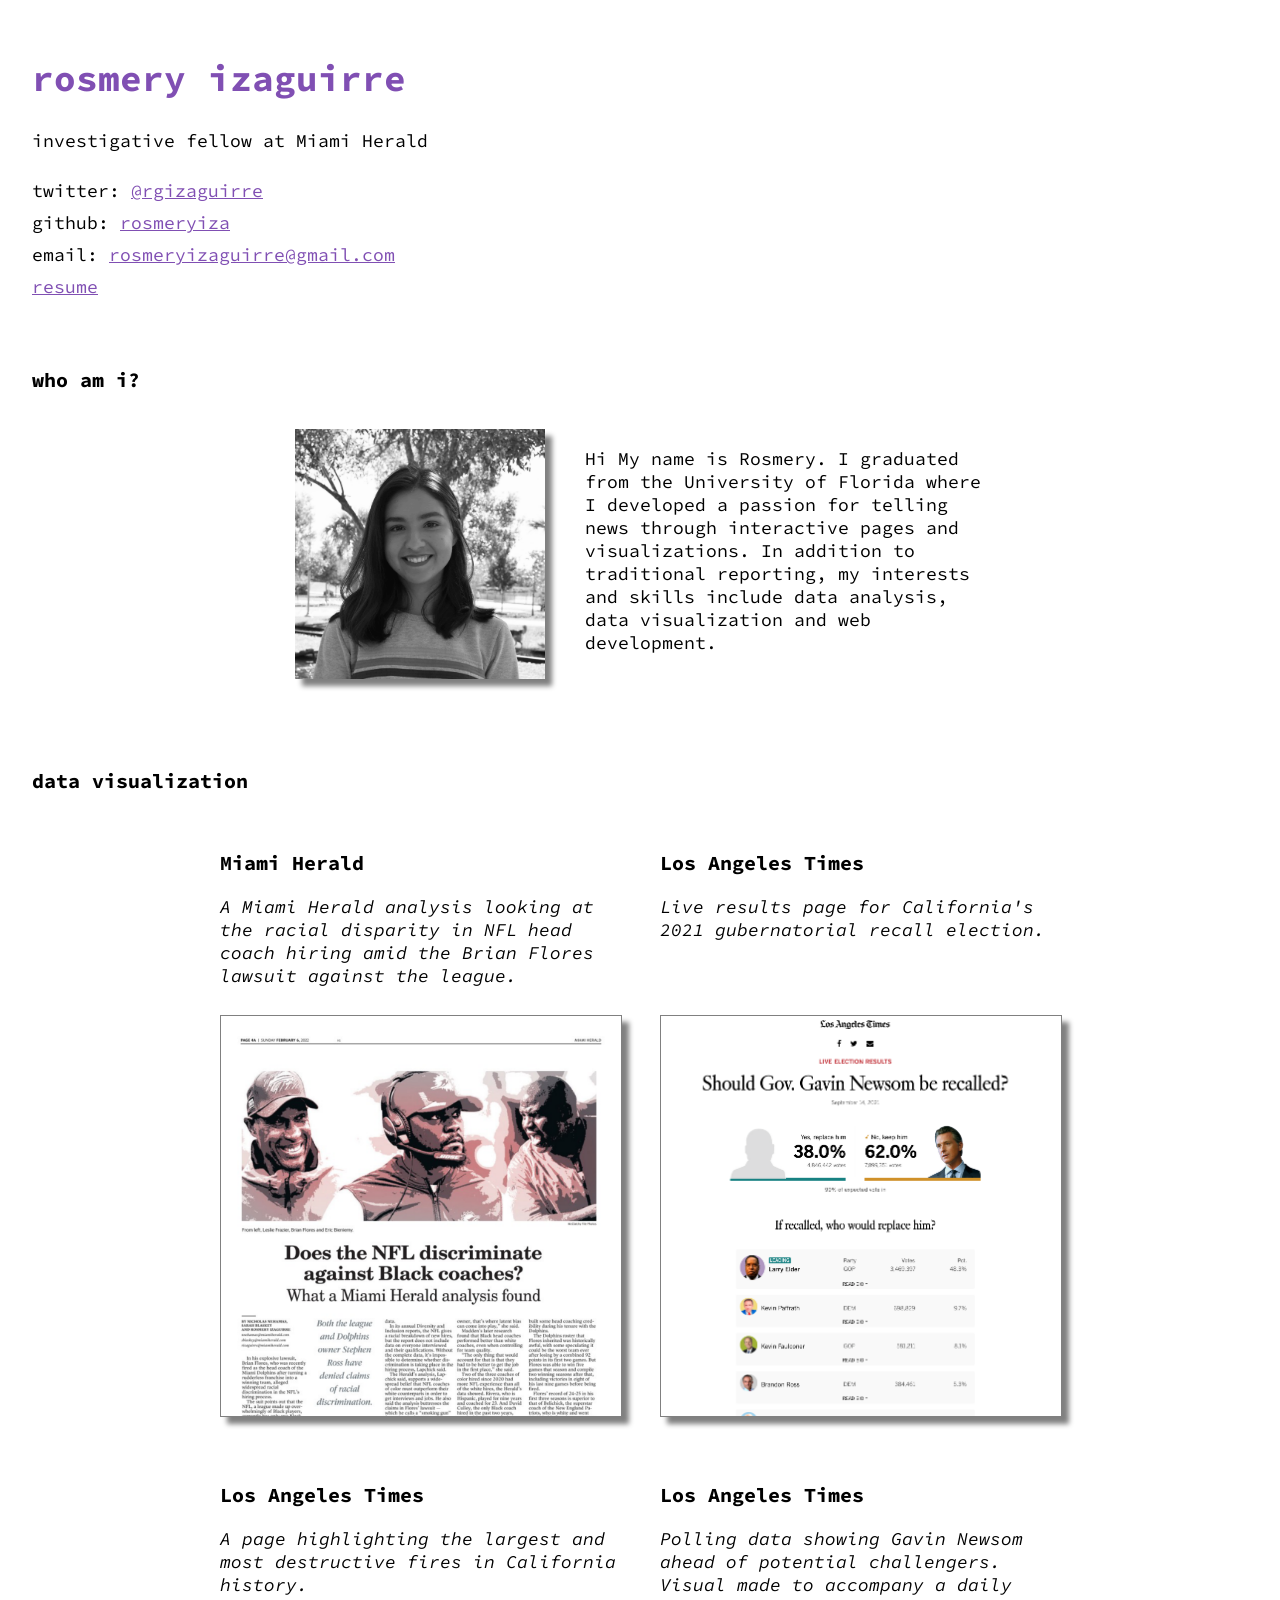
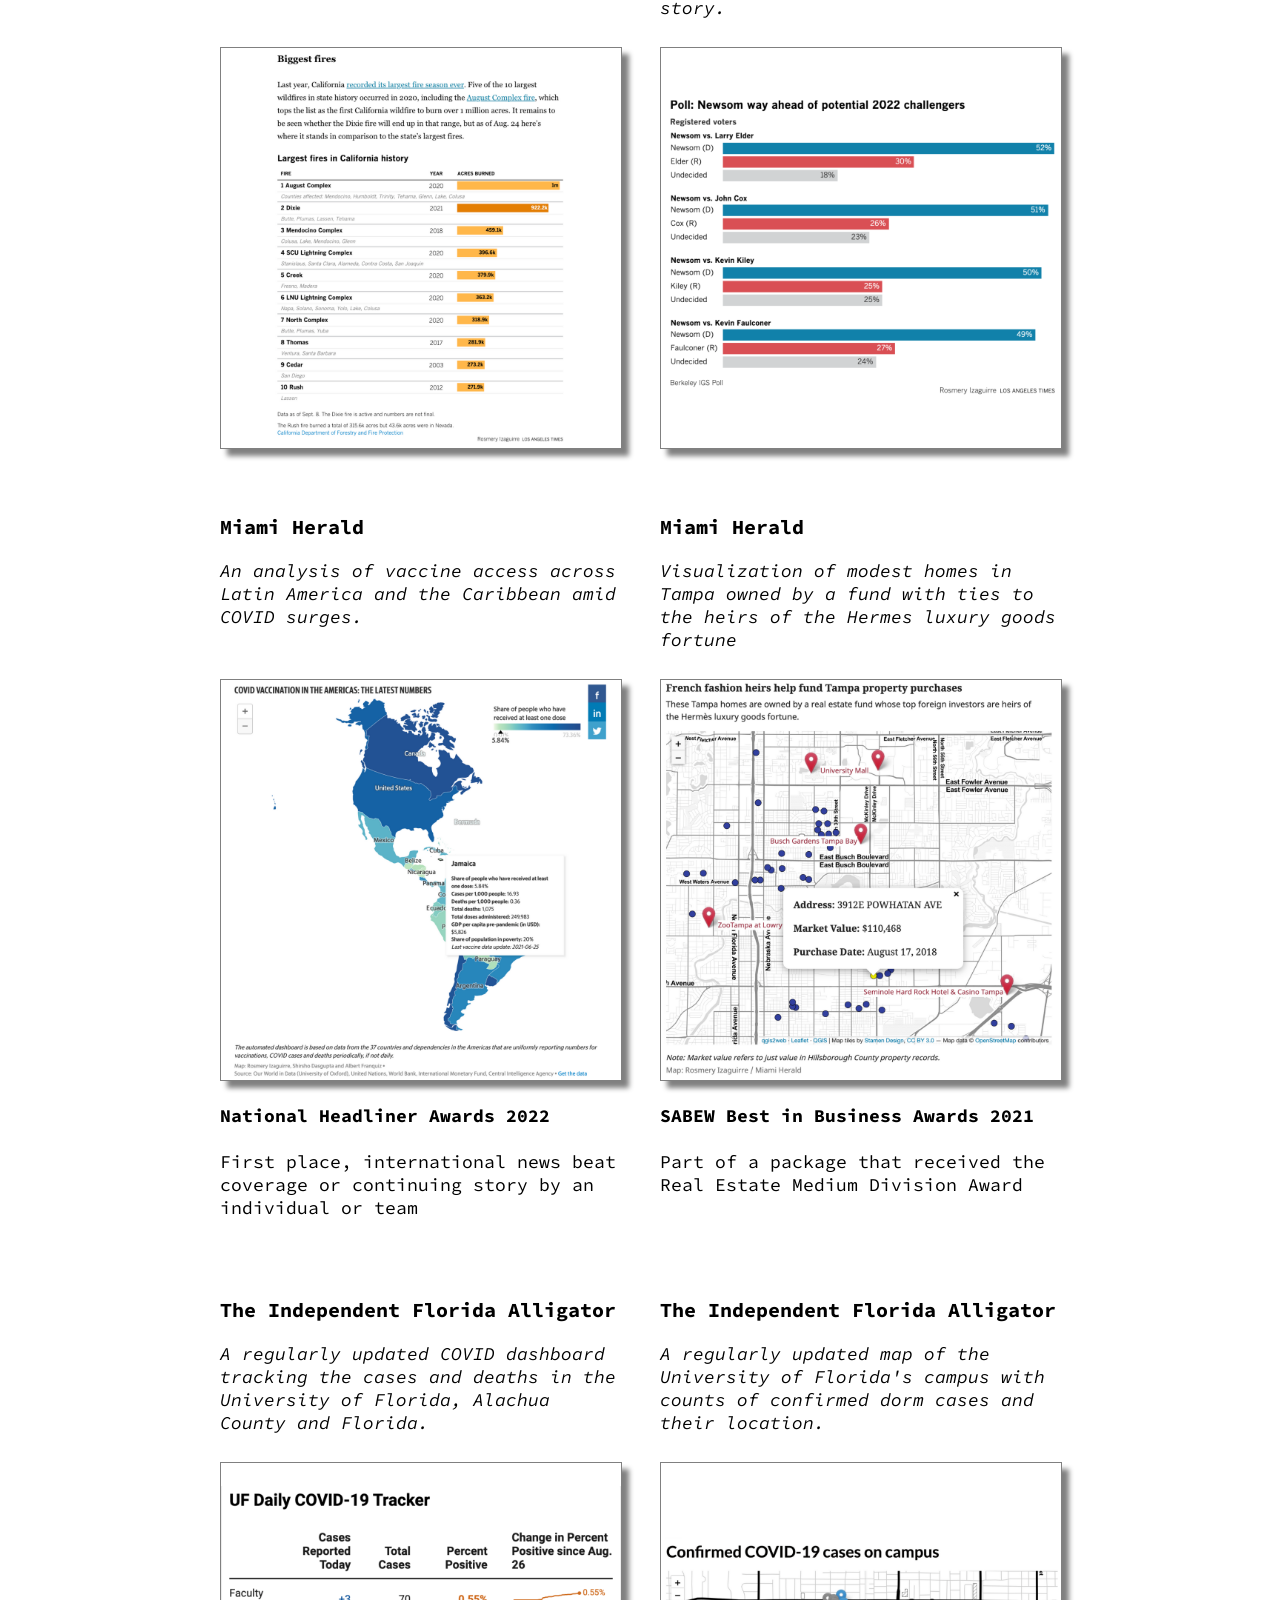
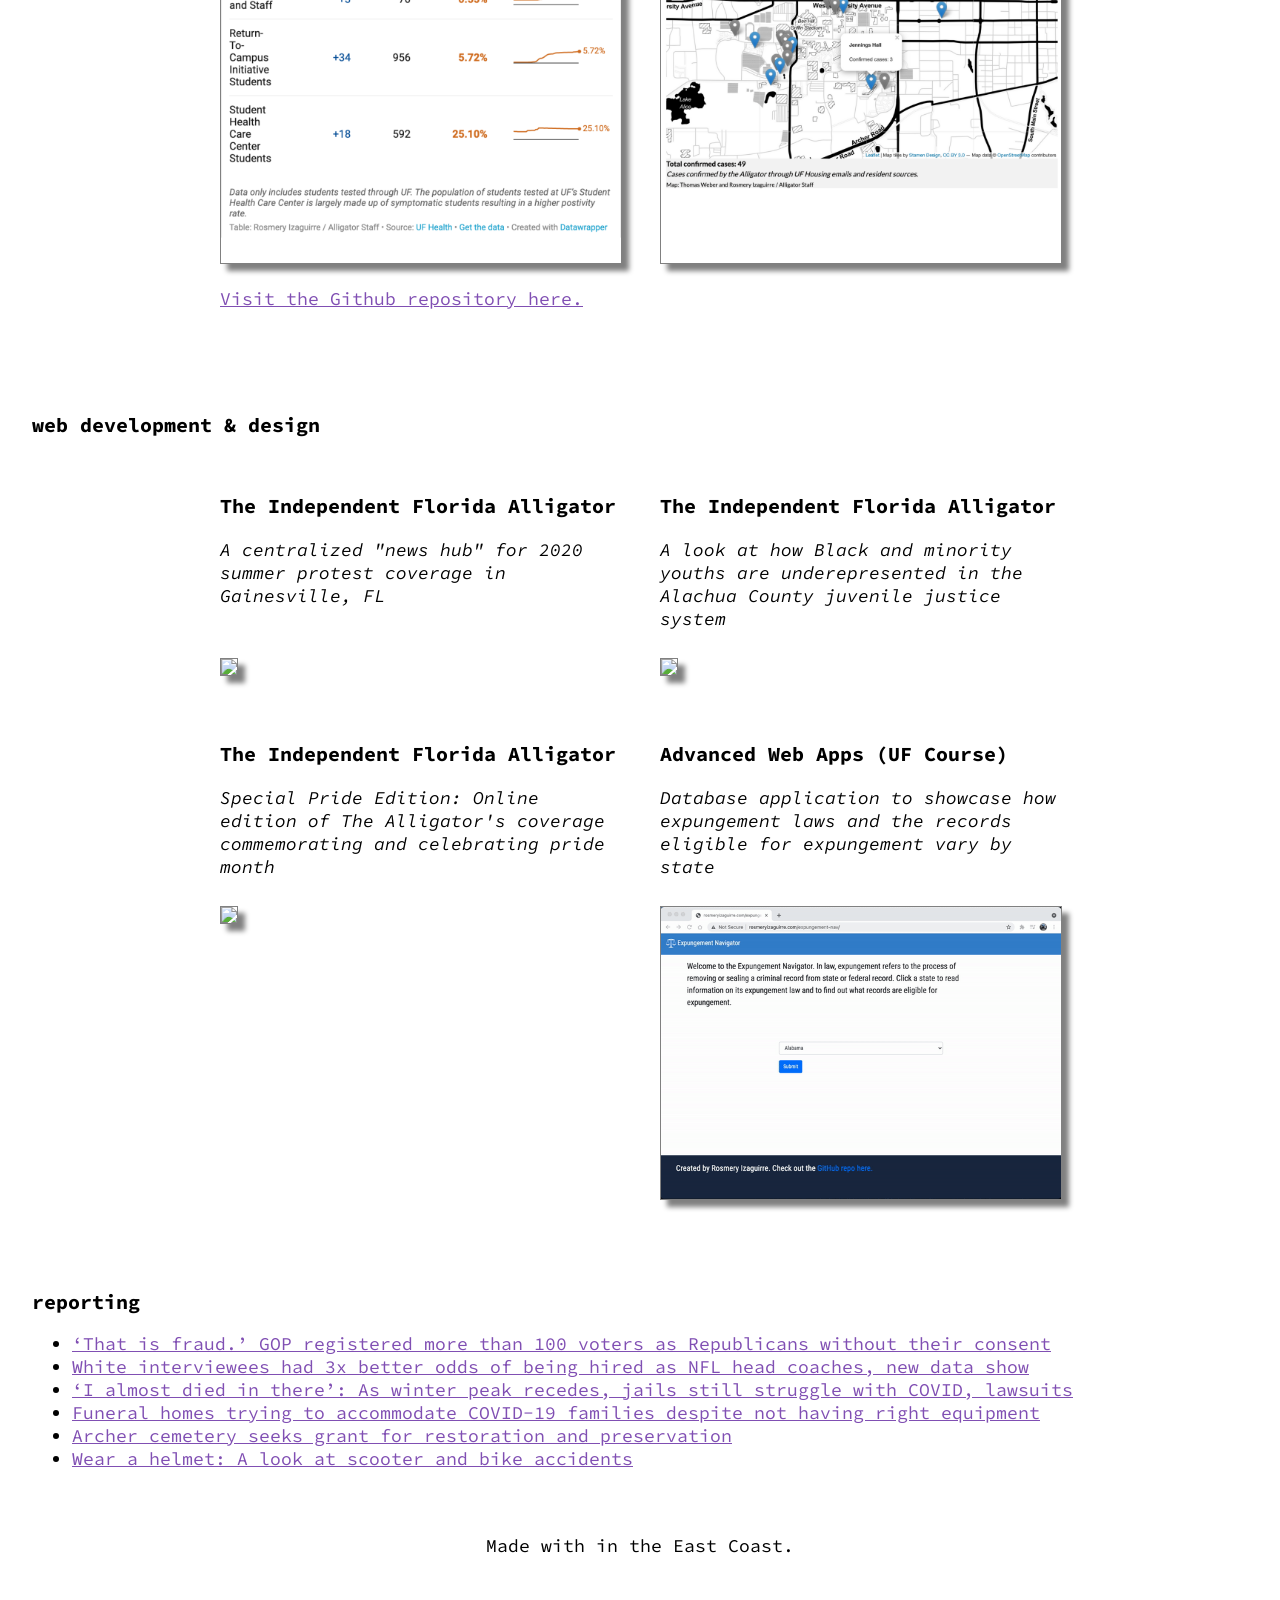
==== index.html @ b275a568 "fixed broken link" ====
<!DOCTYPE html>
<html>
    <head>

        <meta charset="utf-8">
        <meta name="viewport" content="width=device-width, initial-scale=1, maximum-scale=1">

        <title>Rosmery Izaguirre</title>

        <!-- Fonts -->
        <link rel="preconnect" href="https://fonts.gstatic.com">
        <link href="https://fonts.googleapis.com/css2?family=Source+Code+Pro&display=swap" rel="stylesheet">

        <!-- styles -->
        <link rel="stylesheet" href="styles/main.css">

        <!-- Font Awesome-->
        <script src="https://kit.fontawesome.com/1ef1b70bdc.js" crossorigin="anonymous"></script>

    </head>

    <body>

        <h1>rosmery izaguirre</h1>

        <div id="sub">
            <p>investigative fellow at Miami Herald</p>
            <p>
                <i class="fab fa-twitter"></i> twitter: <a href="https://twitter.com/rgizaguirre" target="_blank">@rgizaguirre</a>
                <br>
                <i class="fab fa-github"></i> github: <a href="https://github.com/rosmeryiza" target="_blank">rosmeryiza</a>
                <br>
                <i class="fas fa-envelope"></i> email: <a href="mailto:rosmeryizaguirre@gmail.com">rosmeryizaguirre@gmail.com</a>
                <br>
                <i class="fas fa-file"></i> <a href="pdfs/Izaguirre_Resume_2022.pdf" target="_blank"> resume</a>
            </p>
            </div>
        </div>

        <section>
            <h2><i class="fas fa-chevron-right"></i> who am i?</h2>
            <div class="content" id="about-me">
                <div class="item">
                    <img id="headshot" src="images/rosmery.jpg" alt="">
                </div>
                <div class="item">
                    <p>Hi <i class="fa-solid fa-hand-sparkles"></i> My name is Rosmery. I graduated from the University of Florida where I developed a passion for telling news through interactive pages and visualizations. In addition to traditional reporting, my interests and skills include data analysis, data visualization and web development.</p>
                </div>
            </div>
        </section>

        <section>
            <h2><i class="fas fa-chevron-right"></i> data visualization</h2>
            <div class="content" id="viz">
                <div class="item">
                    <h3>Miami Herald</h3>
                    <div class="description">
                        <p><i>A Miami Herald analysis looking at the racial disparity in NFL head coach hiring amid the Brian Flores lawsuit against the league.</i></p>
                    </div>
                    <div class="img-container">
                        <a href="pdfs/Izaguirre_MH_nfl_coaches.pdf" target="_blank">
                            <img class="pic" src="images/nfl_coaches.png">
                            <div class="overlay">
                                <div class="text">Compiled data on coach hires since 2020 through news articles and NFL reports. Conducted analysis and created data visuals.</div>
                            </div>
                        </a>
                    </div>
                </div>
                <div class="item">
                    <h3>Los Angeles Times</h3>
                    <div class="description">
                        <p><i>Live results page for California's 2021 gubernatorial recall election.</i></p>
                    </div>
                    <div class="img-container">
                        <a href="https://www.latimes.com/projects/newsom-california-recall-election-live-results/" target="_blank">
                            <img class="pic" src="images/california-recall.png">
                            <div class="overlay">
                                <div class="text">Contributed to the styling of the page and gathered headshots of the candidates, cleaning them for display.</div>
                            </div>
                        </a>
                    </div>
                </div>
                <div class="item">
                    <h3>Los Angeles Times</h3>
                    <div class="description">
                        <p><i>A page highlighting the largest and most destructive fires in California history.</i></p>
                    </div>
                    <div class="img-container">
                        <a href="https://www.latimes.com/california/story/2021-08-24/worst-fires-in-california-history-dixie-camp-and-more" target="_blank">
                            <img class="pic" src="images/california-fires.png">
                            <div class="overlay">
                                <div class="text">Used government data and wildfire reporting to write about historically impactful wildfires in California and created charts in Datawrapper as accompanying visuals.</div>
                            </div>
                        </a>
                    </div>
                </div>
                <div class="item">
                    <h3>Los Angeles Times</h3>
                    <div class="description">
                        <p><i>Polling data showing Gavin Newsom ahead of potential challengers. Visual made to accompany a daily story.</i></p>
                    </div>
                    <div class="img-container">
                        <a href="https://www.latimes.com/california/story/2021-09-17/with-recall-defeated-gavin-newsom-scores-well-in-poll-against-2022-rivals" target="_blank">
                            <img class="pic" src="images/newsom-polls.png">
                            <div class="overlay">
                                <div class="text">Created the chart in Datawrapper using polling data. Prepared the visual for web and print publishing.</div>
                            </div>
                        </a>
                    </div>
                </div>
                <div class="item">
                    <h3>Miami Herald</h3>
                    <div class="description">
                        <p><i>An analysis of vaccine access across Latin America and the Caribbean amid COVID surges.</i></p>
                    </div>
                    <div class="img-container">
                        <a href="pdfs/Izaguirre_MH_la_am_vax.pdf" target="_blank">
                            <img class="pic" src="images/lat-am-map.png">
                            <div class="overlay">
                                <div class="text">Scraped and cleaned case, death and vaccination data from various sources for visualization and analysis.</div>
                            </div>
                        </a>
                    </div>
                    <p><b>National Headliner Awards 2022</b>
                       <br><br>
                       First place, international news beat coverage or continuing story by an individual or team
                    </p>
                </div>
                <div class="item">
                    <h3>Miami Herald</h3>
                    <div class="description">
                        <p><i>Visualization of modest homes in Tampa owned by a fund with ties to the heirs of the Hermes luxury goods fortune</i></p>
                    </div>
                    <div class="img-container">
                        <a href="https://www.miamiherald.com/news/business/real-estate-news/article248949974.html#13/28.0247/-82.4200" target="_blank">
                            <img class="pic" src="images/hermes.png">
                            <div class="overlay">
                                <div class="text">Created map using QGIS and exported it to Leaflet using the qgis2web plug in.</div>
                            </div>
                        </a>
                    </div>
                    <p><b>SABEW Best in Business Awards 2021</b>
                        <br><br>
                        Part of a package that received the Real Estate Medium Division Award
                     </p>
                </div>
                <!-- <div class="item">
                    <h3>The Independent Florida Alligator</h3>
                    <div class="description">
                        <p><i>Visualized the trend of cases in comparison to the reopening of the University of Florida's campus</i></p>
                    </div>
                    <div class="img-container">
                        <a href="https://datawrapper.dwcdn.net/X02Pi/9/" target="_blank">
                            <img class="pic" src="images/fall-cases.png">
                            <div class="overlay">
                                <div class="text">Compiled historical case data using data from The COVID Tracking Project and New York Times. Manually tracked cases throughout summer and fall semesters of 2020.</div>
                            </div>
                        </a>
                    </div>
                    <p><a href="https://github.com/rosmeryiza/alligator-covid-tracking" target="_blank">Github repository here</a></p>
                </div> -->
                <div class="item">
                    <h3>The Independent Florida Alligator</h3>
                    <div class="description">
                        <p><i>A regularly updated COVID dashboard tracking the cases and deaths in the University of Florida, Alachua County and Florida.</i></p>
                    </div>
                    <div class="img-container">
                        <a href="https://www.alligator.org/article/2020/05/daily-covid-19-cases" target="_blank">
                            <img class="pic" src="images/uf-daily.png">
                            <div class="overlay">
                                <div class="text">Compiled historical case numbers using data from The COVID Tracking Project and New York Times. Manually tracked cases throughout summer and fall semesters of 2020. Created a web scraper to get daily numbers from the university dashboard.</div>
                            </div>
                        </a>
                    </div>
                    <p><a href="https://github.com/rosmeryiza/alligator-covid-tracking" target="_blank">Visit the Github repository here.</a></p>
                </div>
                <div class="item">
                    <h3>The Independent Florida Alligator</h3>
                    <div class="description">
                        <p><i>A regularly updated map of the University of Florida's campus with counts of confirmed dorm cases and their location.</i></p>
                    </div>
                    <div class="img-container">
                        <a href="https://www.alligator.org/article/2020/10/confirmed-covid-cases" target="_blank">
                            <img class="pic" src="images/covid-campus-map.png">
                            <div class="overlay">
                                <div class="text">Collaborated with the health reporter to track cases announced to students in dorms, but not publicly. Developed the map and manually updated it as more cases were confirmed in dorms.</div>
                            </div>
                        </a>
                    </div>
                </div>
            </div>
        </section>

        <section>
            <h2><i class="fas fa-chevron-right"></i> web development & design</h2>
            <div class="content" id="dev">
                <div class="item">
                    <h3>The Independent Florida Alligator</h3>
                    <div class="description">
                        <p><i>A centralized "news hub" for 2020 summer protest coverage in Gainesville, FL</i></p>
                    </div>
                    <div class="img-container">
                        <a href="https://thealligator.github.io/march_for_freedom/" target="_blank">
                            <img class="pic" src="images/alligator-march.gif">
                            <div class="overlay">
                                <div class="text">Developed and designed the page. Used JavaScript and ScrollMagic for interactive elements including scroll reveal and SVG drawing animations.</div>
                            </div>
                        </a>
                    </div>
                </div>
                <div class="item">
                    <h3>The Independent Florida Alligator</h3>
                    <div class="description">
                        <p><i>A look at how Black and minority youths are underepresented in the Alachua County juvenile justice system</i></p>
                    </div>
                    <div class="img-container">
                        <a href="https://thealligator.github.io/juvenile_justice/" target="_blank">
                            <img class="pic" src="images/alligator-juvenile.gif">
                            <div class="overlay">
                                <div class="text">Developed and designed the page, scroll elements were done using ScrollMagic. Took lead on graphics editing.</div>
                            </div>
                        </a>
                    </div>
                </div>
                <div class="item">
                    <h3><b>The Independent Florida Alligator</b></h3>
                    <div class="description">
                        <p><i>Special Pride Edition: Online edition of The Alligator's coverage commemorating and celebrating pride month</i></p>
                    </div>
                    <div class="img-container">
                        <a href="https://thealligator.github.io/pride_special_edition/" target="_blank">
                            <img class="pic" src="images/alligator-pride.gif">
                            <div class="overlay">
                                <div class="text">Developed and designed the page. Targeted elements using a SVG layer overlayed onto graphics to display informational tooltips about the notable figures depicted.</div>
                            </div>
                        </a>
                    </div>
                </div>
                <div class="item">
                    <h3>Advanced Web Apps (UF Course)</h3>
                    <div class="description">
                        <p><i>Database application to showcase how expungement laws and the records eligible for expungement vary by state</i></p>
                    </div>
                    <div class="img-container">
                        <a href="http://rosmeryizaguirre.com/expungement-nav/" target="_blank">
                            <img class="pic" src="images/expunge-nav.gif">
                            <div class="overlay">
                                <div class="text">Developed the page using Flask and designed the layout. Worked with a journalist to compile a database of state information and contributed to fact-checking.</div>
                            </div>
                        </a>
                    </div>
                </div>
            </div>
        </div>

        <section>
            <h2><i class="fas fa-chevron-right"></i> reporting</h2>
            <div id="news">
                <ul>
                    <li><a href="pdfs/Izaguirre_MH_voter_fraud.pdf" target="_blank">‘That is fraud.’ GOP registered more than 100 voters as Republicans without their consent</a></li>
                    <li><a href="pdfs/Izaguirre_MH_nfl_folo.pdf" target="_blank">White interviewees had 3x better odds of being hired as NFL head coaches, new data show</a></li>
                    <li><a href="pdfs/Izaguirre_MH_covid_jails.pdf" target="_blank">‘I almost died in there’: As winter peak recedes, jails still struggle with COVID, lawsuits</a></li>
                    <li><a href="https://www.wuft.org/news/2020/04/14/funeral-homes-trying-to-accommodate-covid-19-families-despite-not-having-right-equipment/" target="_blank">Funeral homes trying to accommodate COVID-19 families despite not having right equipment</a></li>
                    <li><a href="https://www.wuft.org/news/2019/06/18/archer-cemetery-seeks-grant-for-restoration-and-preservation/" target="_blank">Archer cemetery seeks grant for restoration and preservation</a></li>
                    <li><a href="https://www.alligator.org/article/2019/08/wear-a-helmet-a-look-at-scooter-and-bike-accidents" target="_blank">Wear a helmet: A look at scooter and bike accidents</a></li>
                </ul>
            </div>
        </section>

        <footer>
            <p>Made with <i class="fas fa-heart"></i> in the East Coast.</p>
        </footer>
    
        <script type="text/javascript" src="js/scroll.js"></script>
        <script type="text/javascript" src="js/toggle.js"></script>
  
  </body>

</html>
---- styles/main.css ----
html{
    margin: 0;
    padding: 0;
}
body{
    font-family: 'Source Code Pro', monospace;
    margin: 1rem;
    padding: 1rem;
    font-size: 18px;
    /* background-color: #f2f2f2; */
}
h1{
    color: #804FB3;
}
h2{
    font-size: 20px;
}
h3{
    font-size: 20px;
}
.description{
    height: 120px;
}
#sub{
    line-height: 2rem;
}
#headshot{
    width: 250px;
    height: auto;
}
section{
    margin-top: 4rem;
}
.content{
    display: flex;
    flex-wrap: wrap;
    justify-content: center;
}
.item{
    margin: 1rem;
    padding: 0.25rem;
    max-width: 400px;
}
.img-container {
    position: relative;
}
img{
    width: 400px;
    height: auto;
    box-shadow: 7px 7px 5px grey;
}
.overlay {
    position: absolute;
    top: 0;
    bottom: 0;
    left: 0;
    right: 0;
    height: 100%;
    width: 100%;
    opacity: 0;
    transition: .5s ease;
    background-color: #7f7f7f;
}
.img-container:hover .overlay {
    opacity: 0.9;
} 
.text {
    color: white;
    font-size: 16px;
    position: absolute;
    top: 50%;
    left: 50%;
    -webkit-transform: translate(-50%, -50%);
    -ms-transform: translate(-50%, -50%);
    transform: translate(-50%, -50%);
    text-align: left;
}
.pic{
    border: 1px solid grey;
}
.webpage{
    border-radius: 5px;
}
footer{
    margin-top: 4rem;
    text-align: center;
}
a:link{
    color: #804FB3;
}
a:visited{
    color: #3c2268;
}
a:hover{
    color: #bca6cf;
}
@media (max-width: 650px) {
    .item{
        max-width: 300px;
    }
    img{
        width: 300px;
    }
}
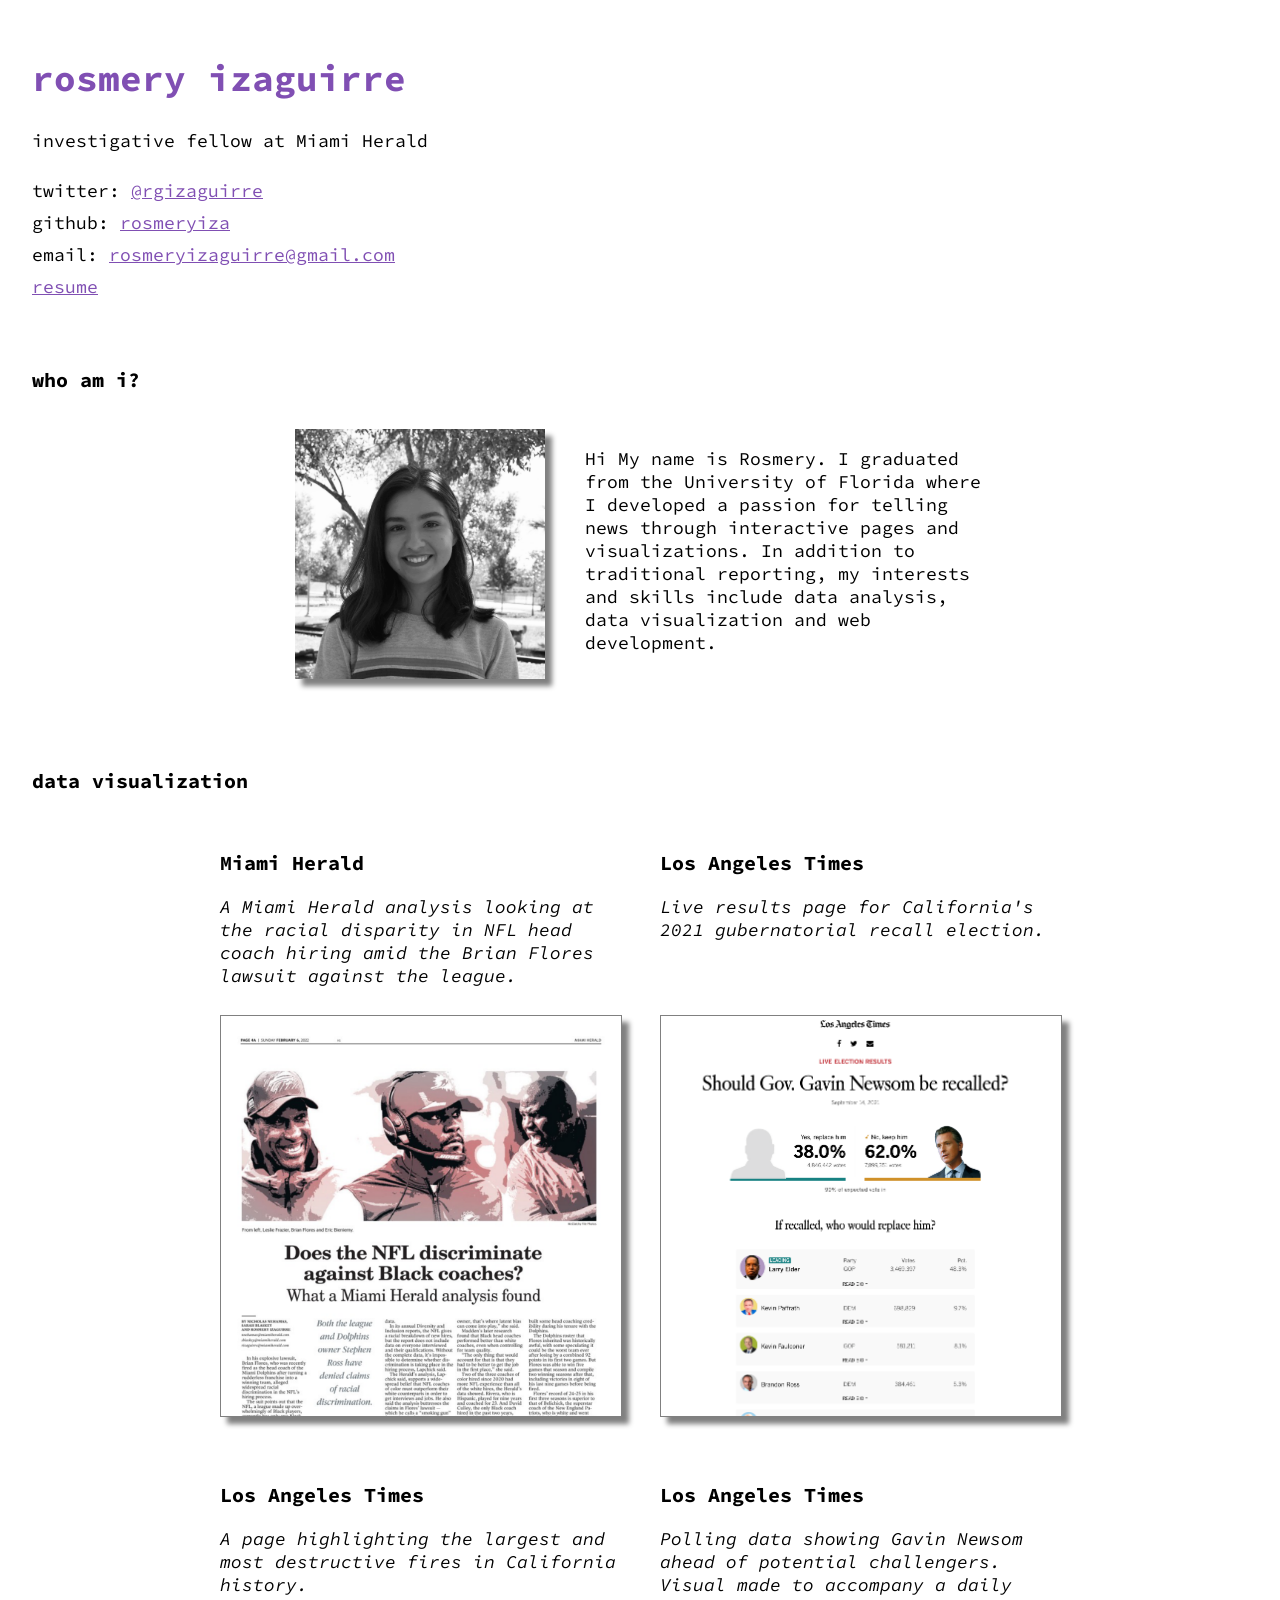
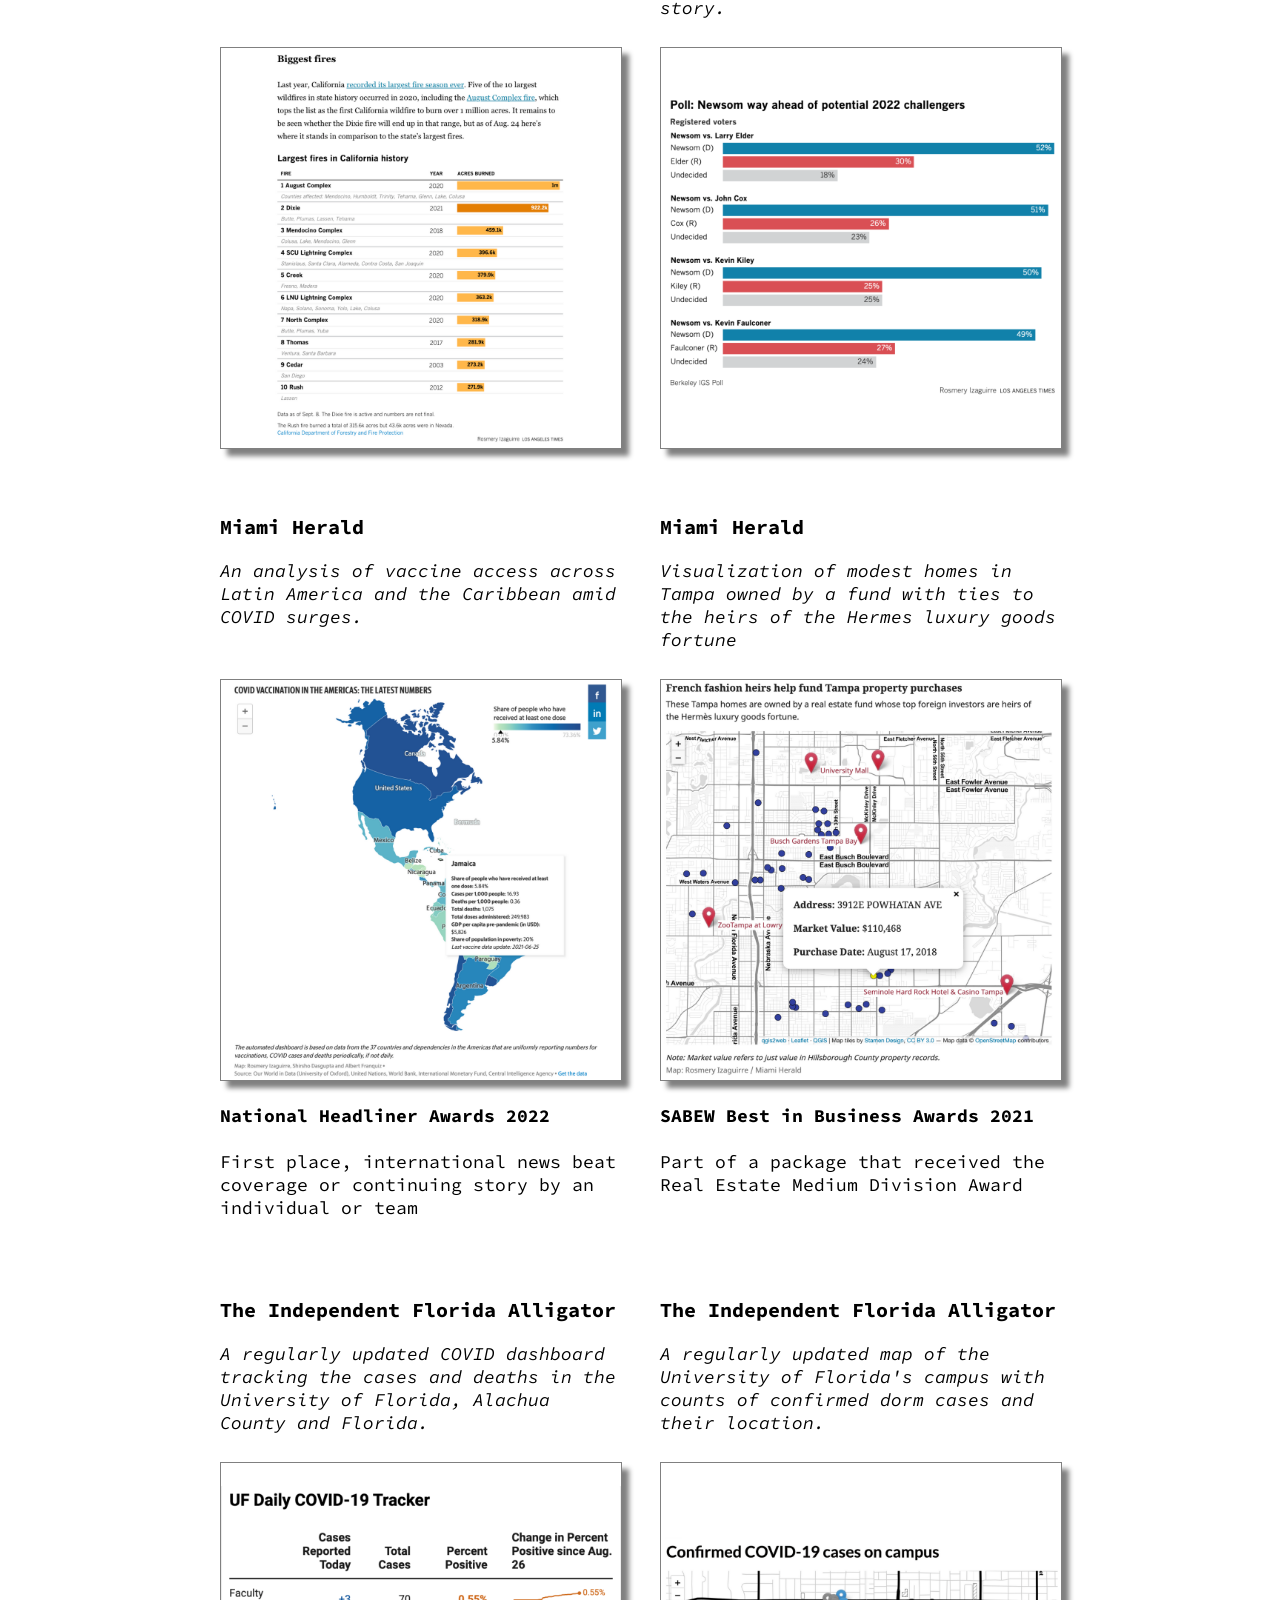
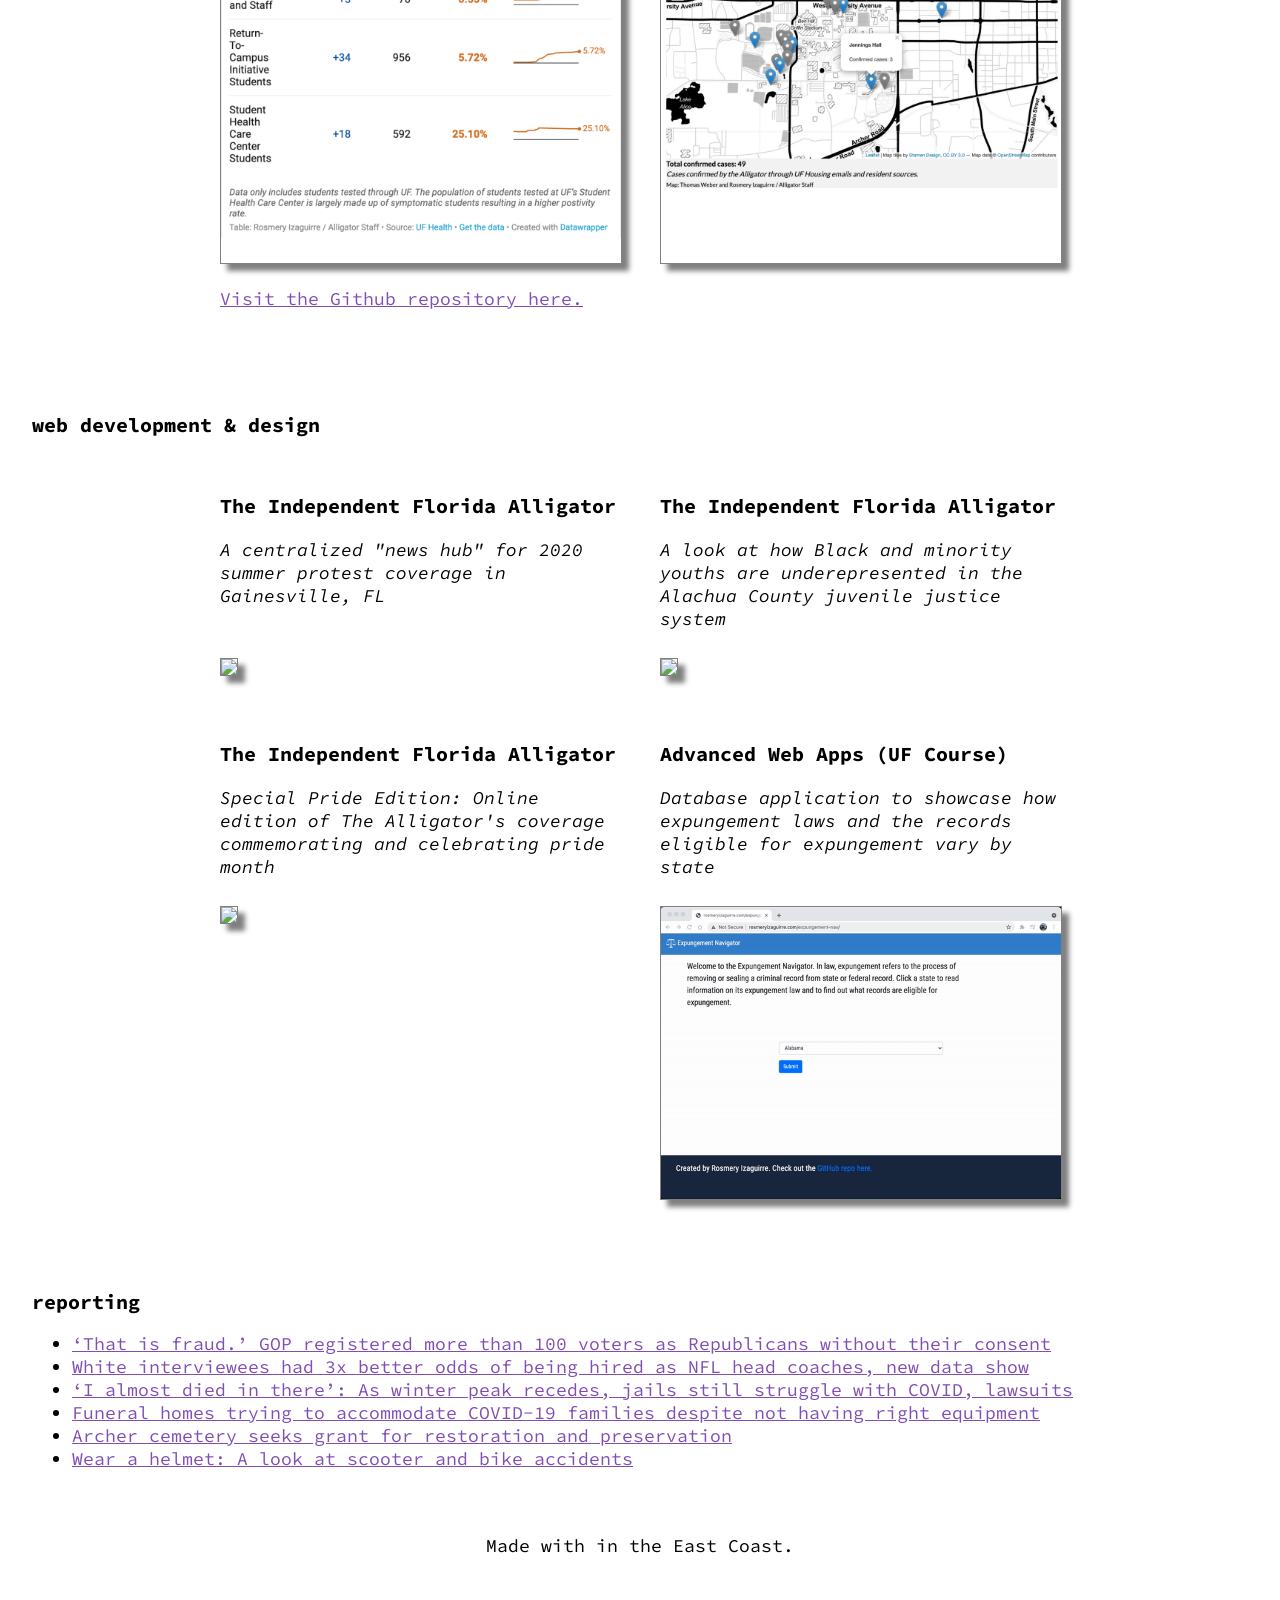
==== commit 2ee21707: "update resume" ====
--- a/index.html
+++ b/index.html
@@ -32,7 +32,7 @@
                 <br>
                 <i class="fas fa-envelope"></i> email: <a href="mailto:rosmeryizaguirre@gmail.com">rosmeryizaguirre@gmail.com</a>
                 <br>
-                <i class="fas fa-file"></i> <a href="pdfs/Izaguirre_Resume_2022.pdf" target="_blank"> resume</a>
+                <i class="fas fa-file"></i> <a href="pdfs/Izaguirre_Resume2022.pdf" target="_blank"> resume</a>
             </p>
             </div>
         </div>
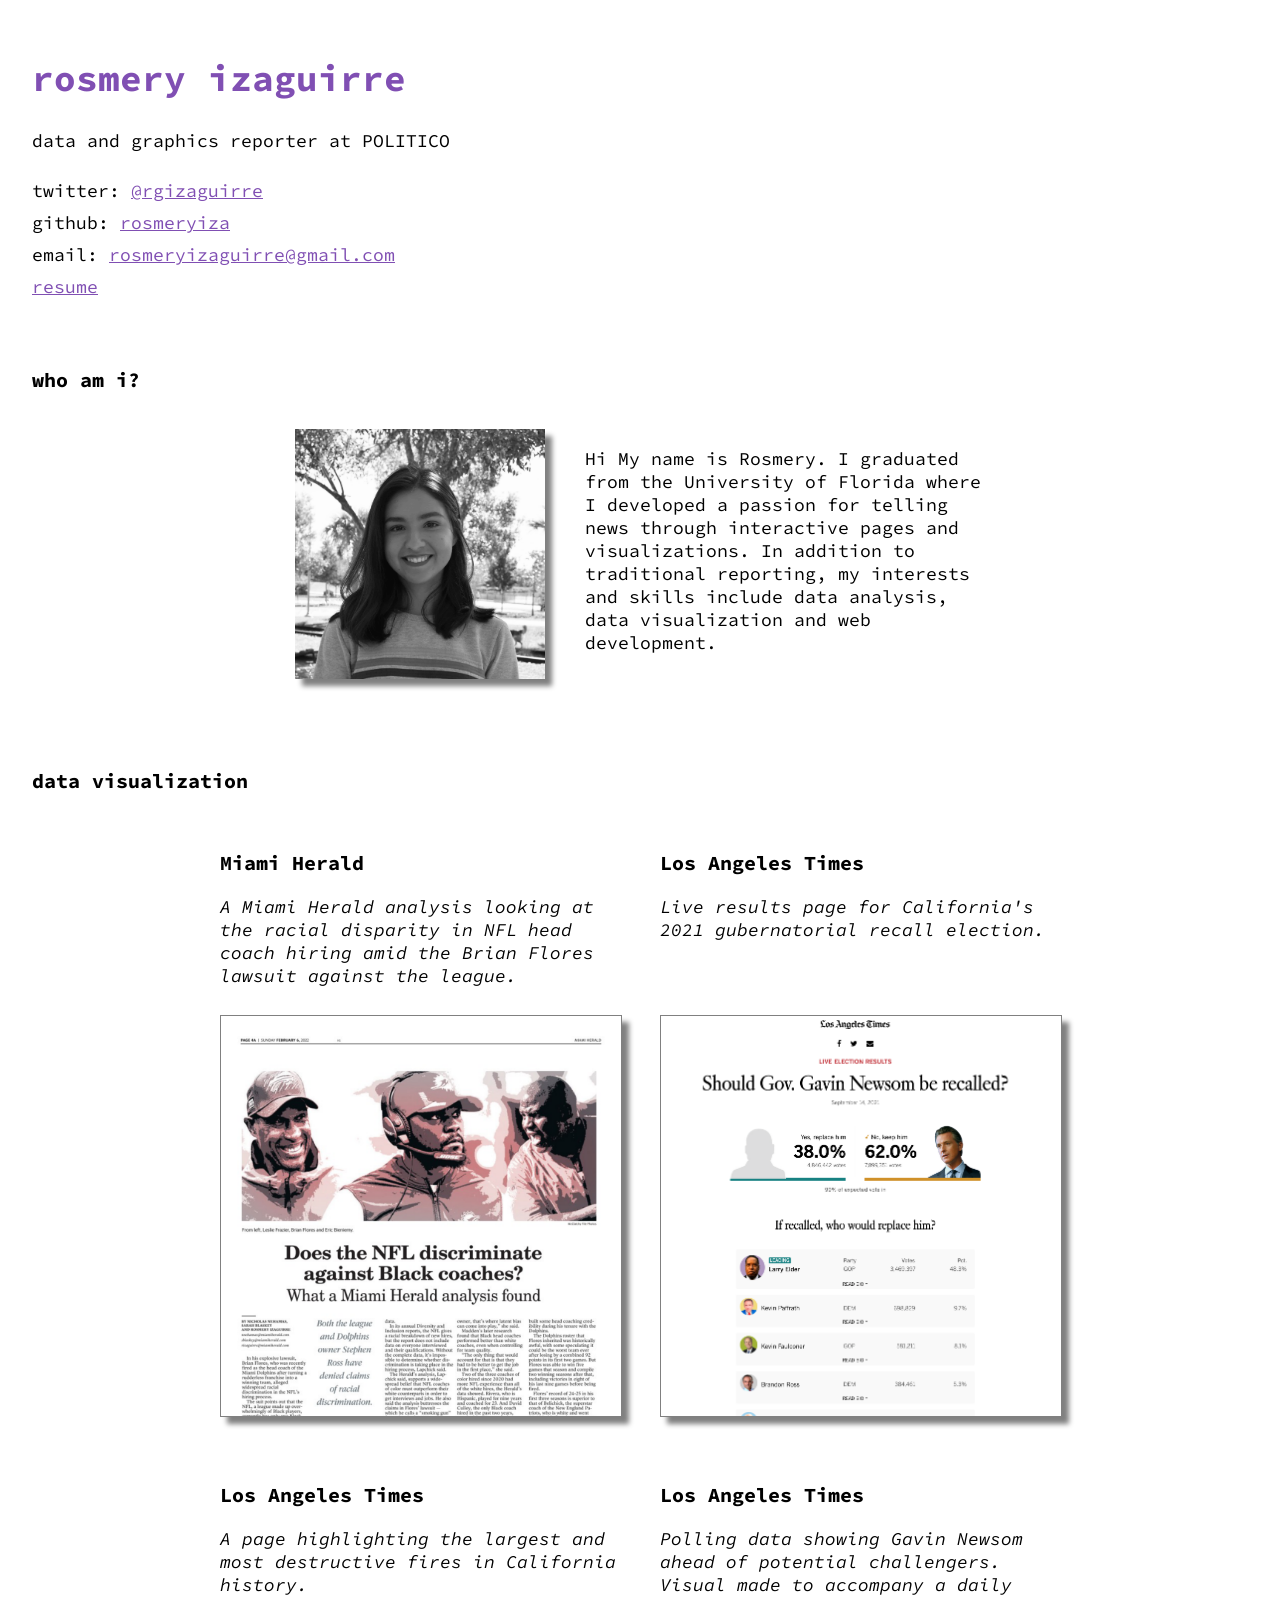
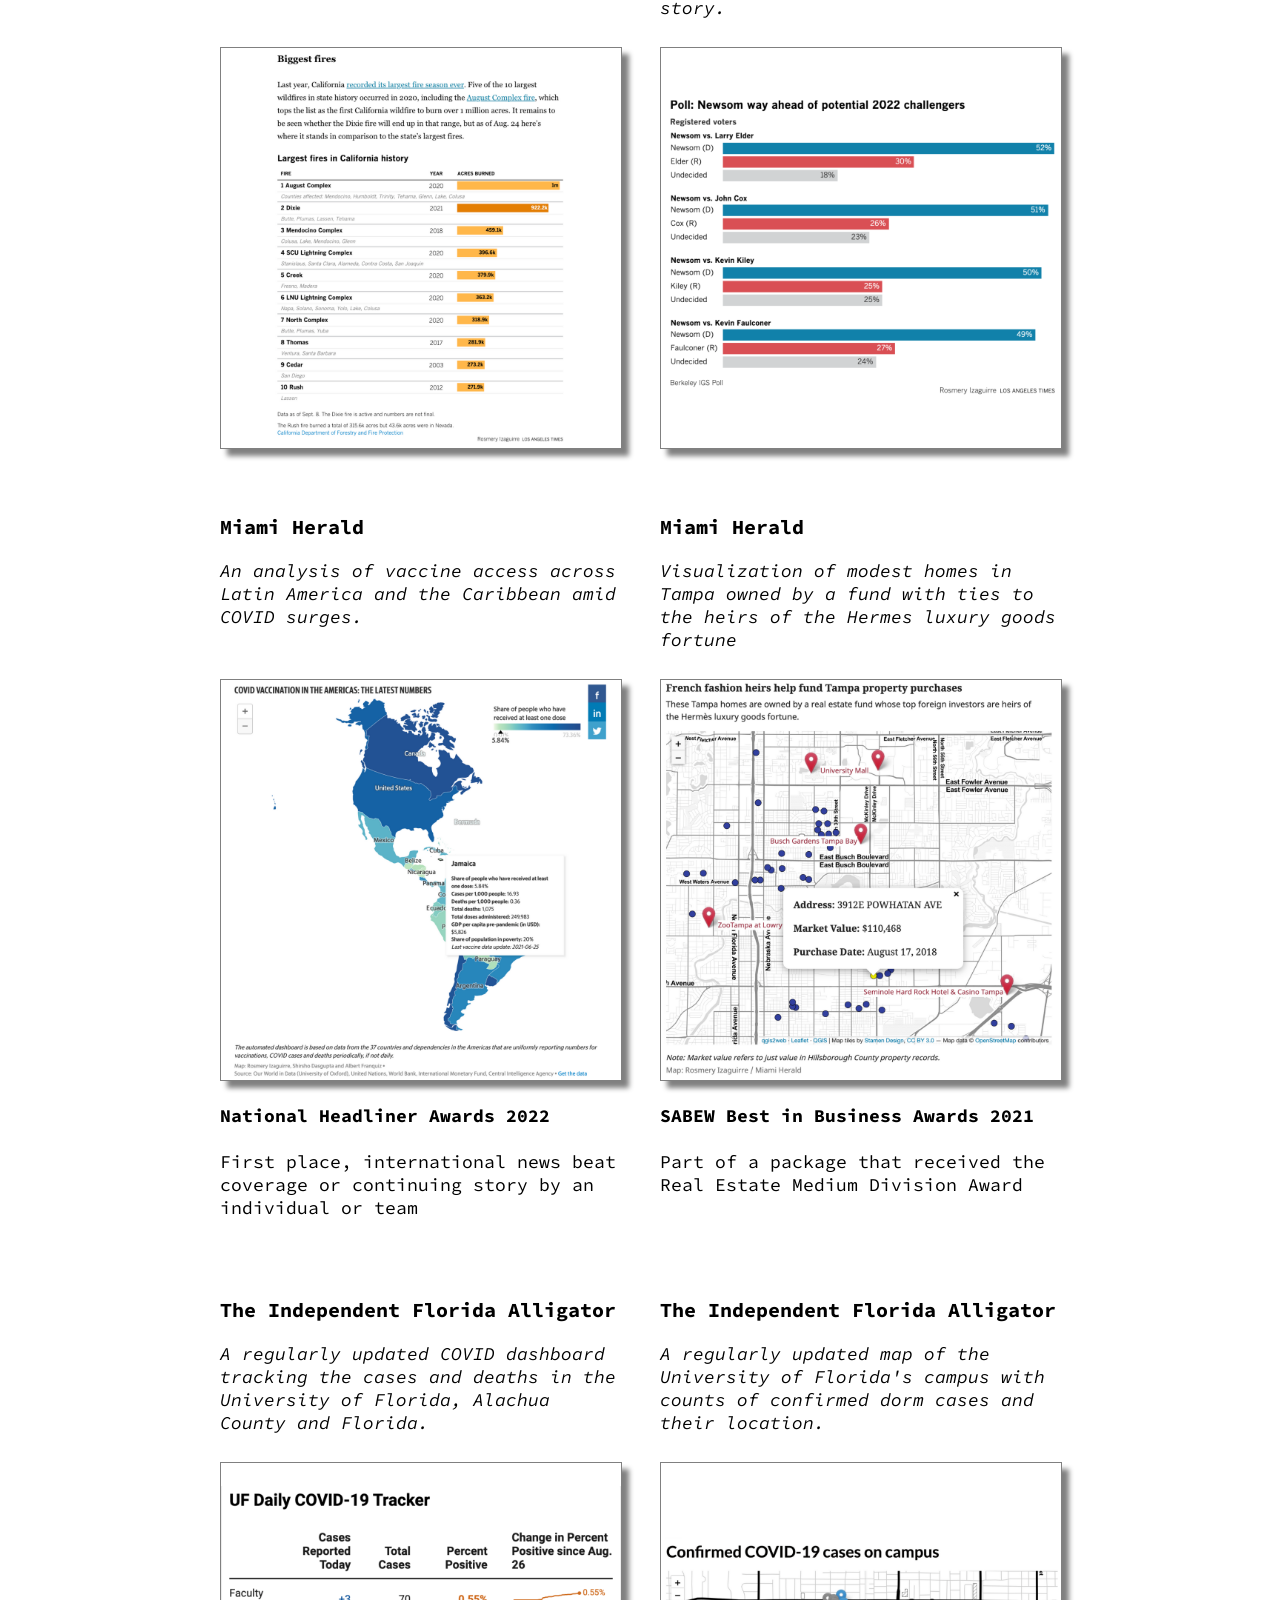
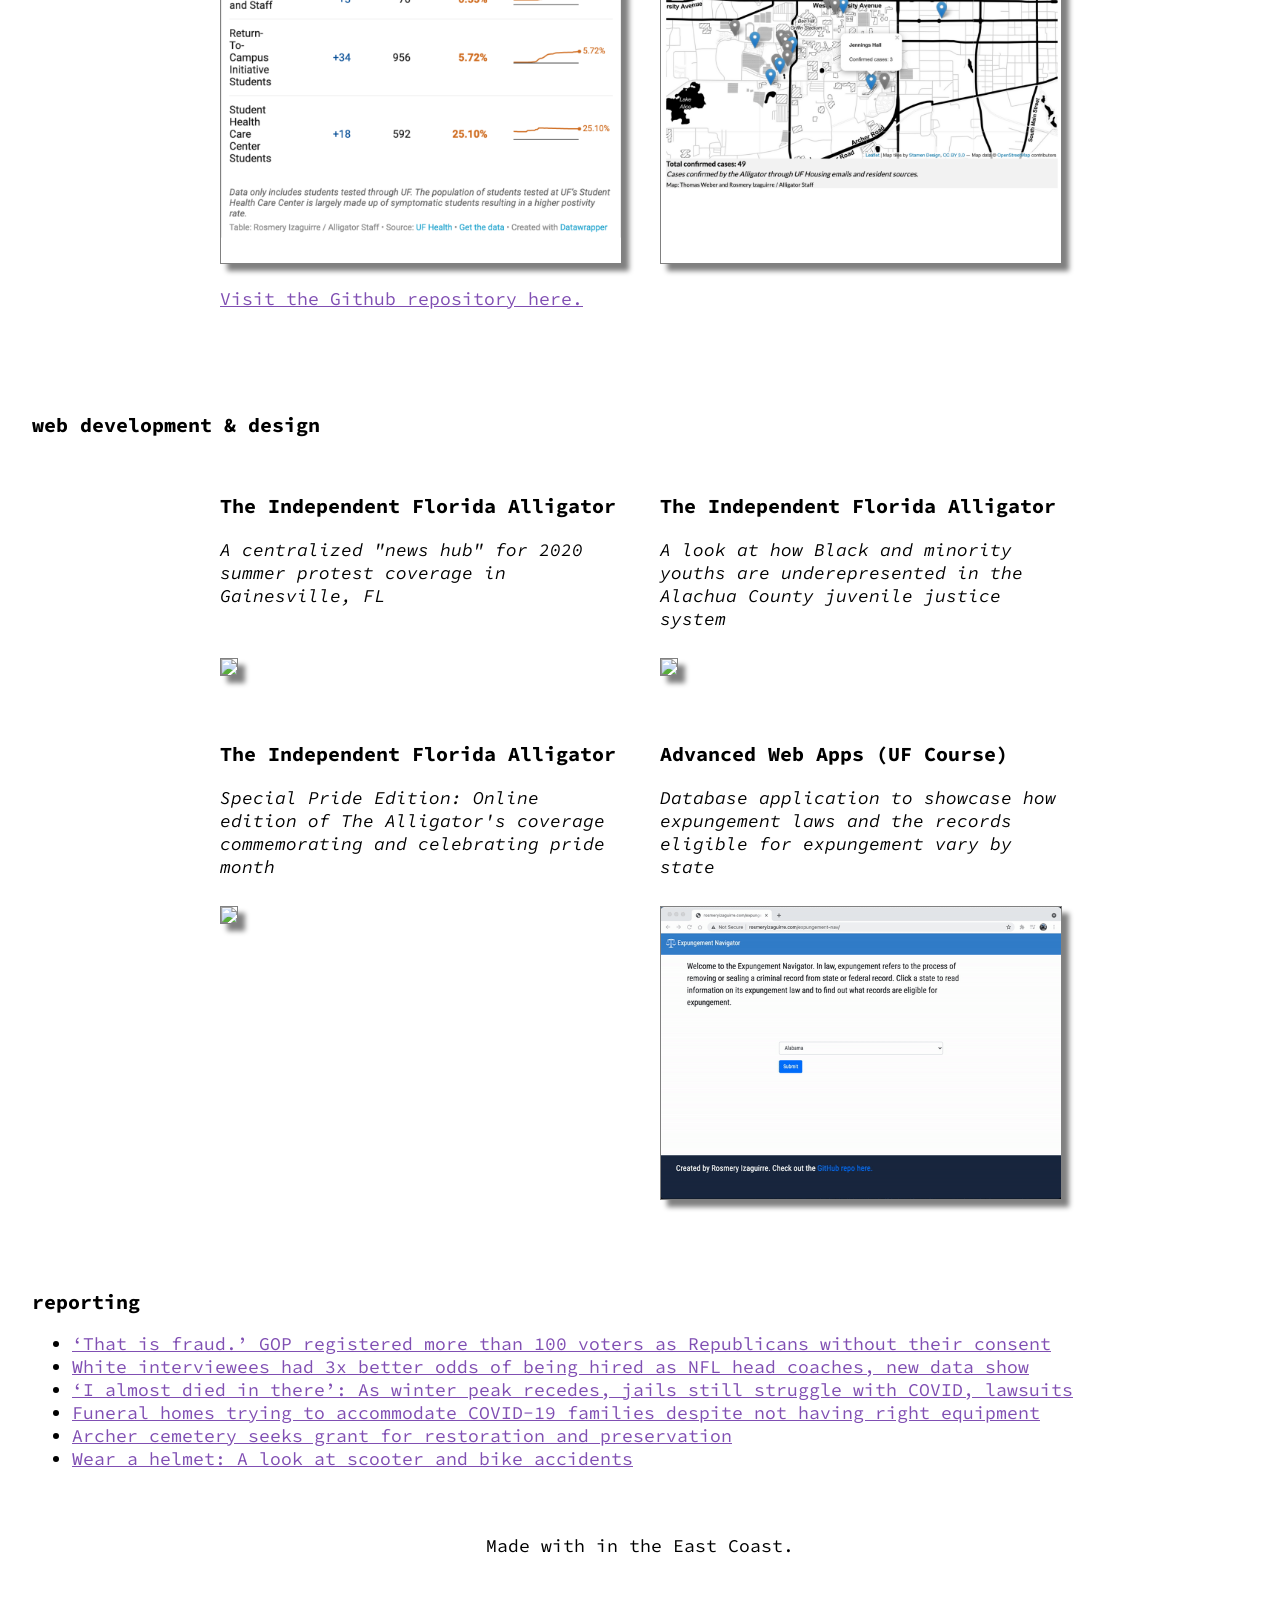
==== commit a01d684b: "updating resume" ====
--- a/index.html
+++ b/index.html
@@ -24,7 +24,7 @@
         <h1>rosmery izaguirre</h1>
 
         <div id="sub">
-            <p>investigative fellow at Miami Herald</p>
+            <p>data and graphics reporter at POLITICO</p>
             <p>
                 <i class="fab fa-twitter"></i> twitter: <a href="https://twitter.com/rgizaguirre" target="_blank">@rgizaguirre</a>
                 <br>
@@ -32,7 +32,7 @@
                 <br>
                 <i class="fas fa-envelope"></i> email: <a href="mailto:rosmeryizaguirre@gmail.com">rosmeryizaguirre@gmail.com</a>
                 <br>
-                <i class="fas fa-file"></i> <a href="pdfs/Izaguirre_Resume2022.pdf" target="_blank"> resume</a>
+                <i class="fas fa-file"></i> <a href="pdfs/Izaguirre_Resume2023.pdf" target="_blank"> resume</a>
             </p>
             </div>
         </div>
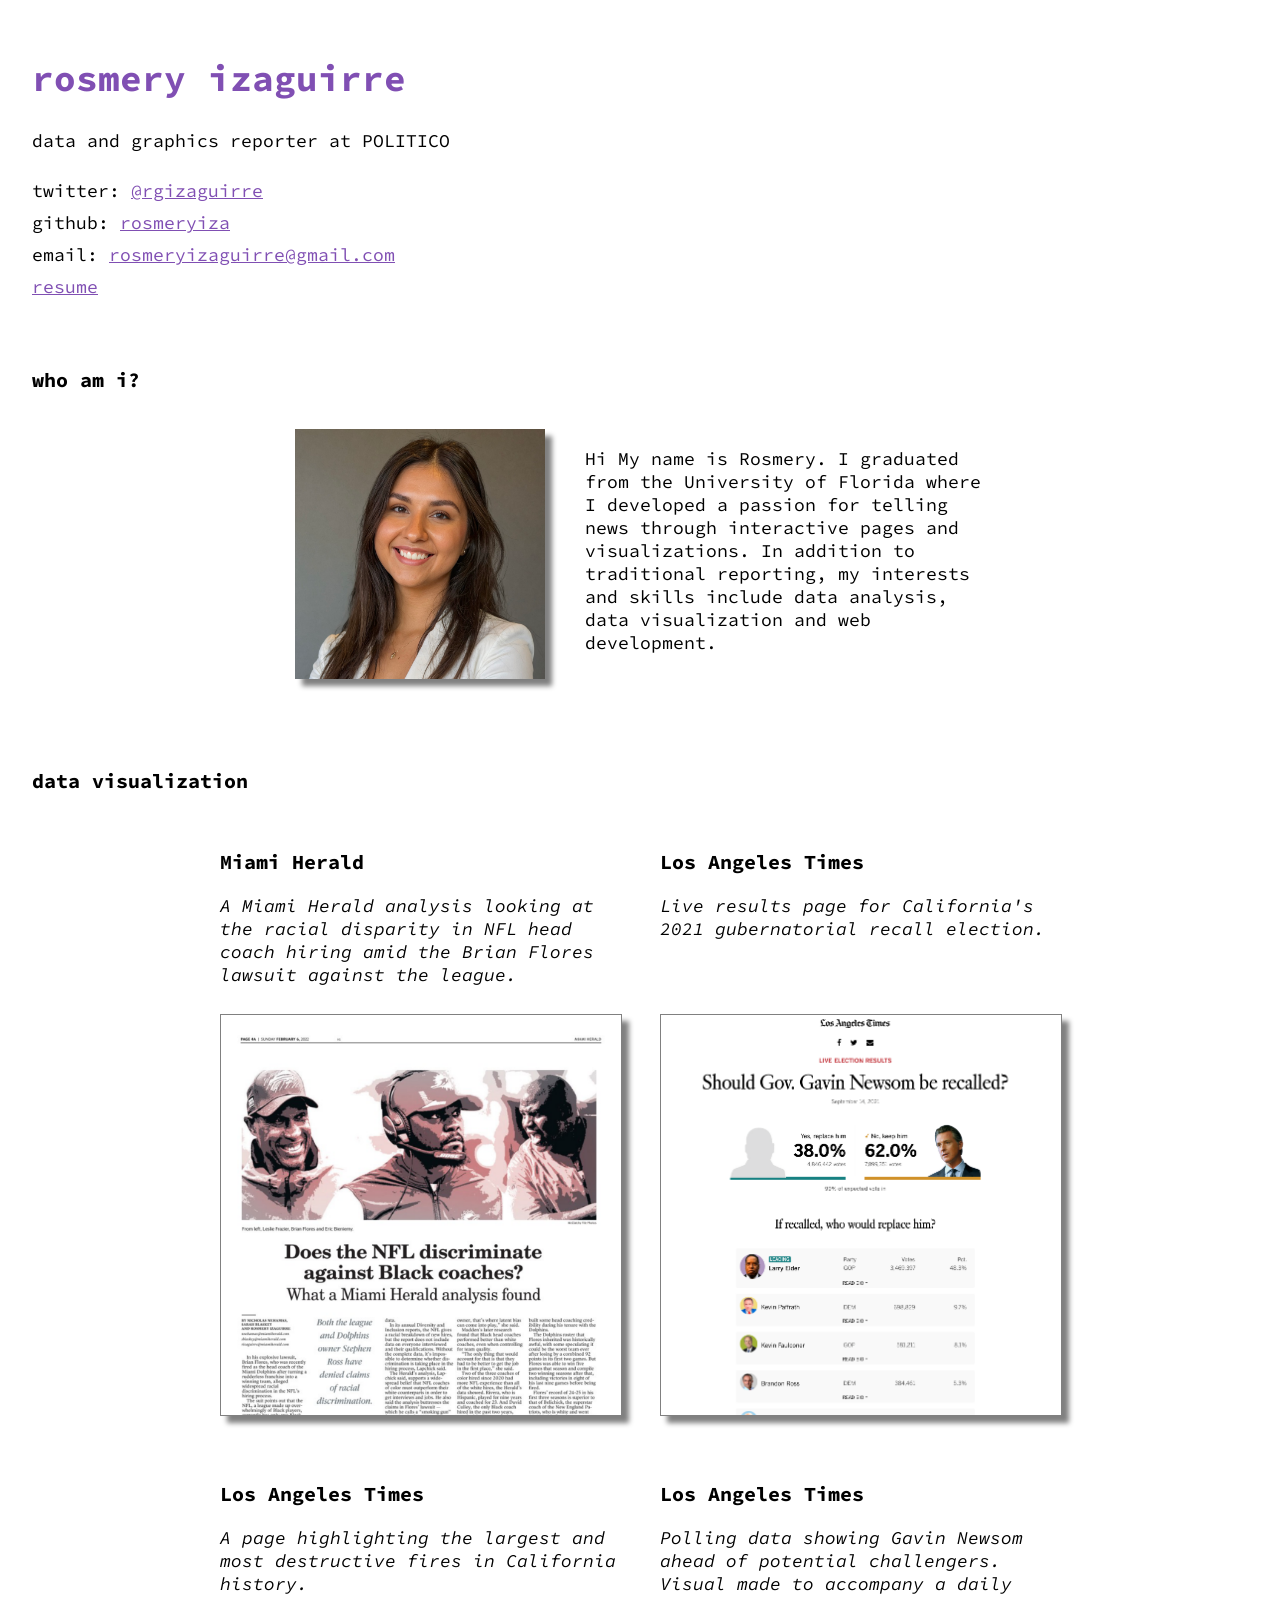
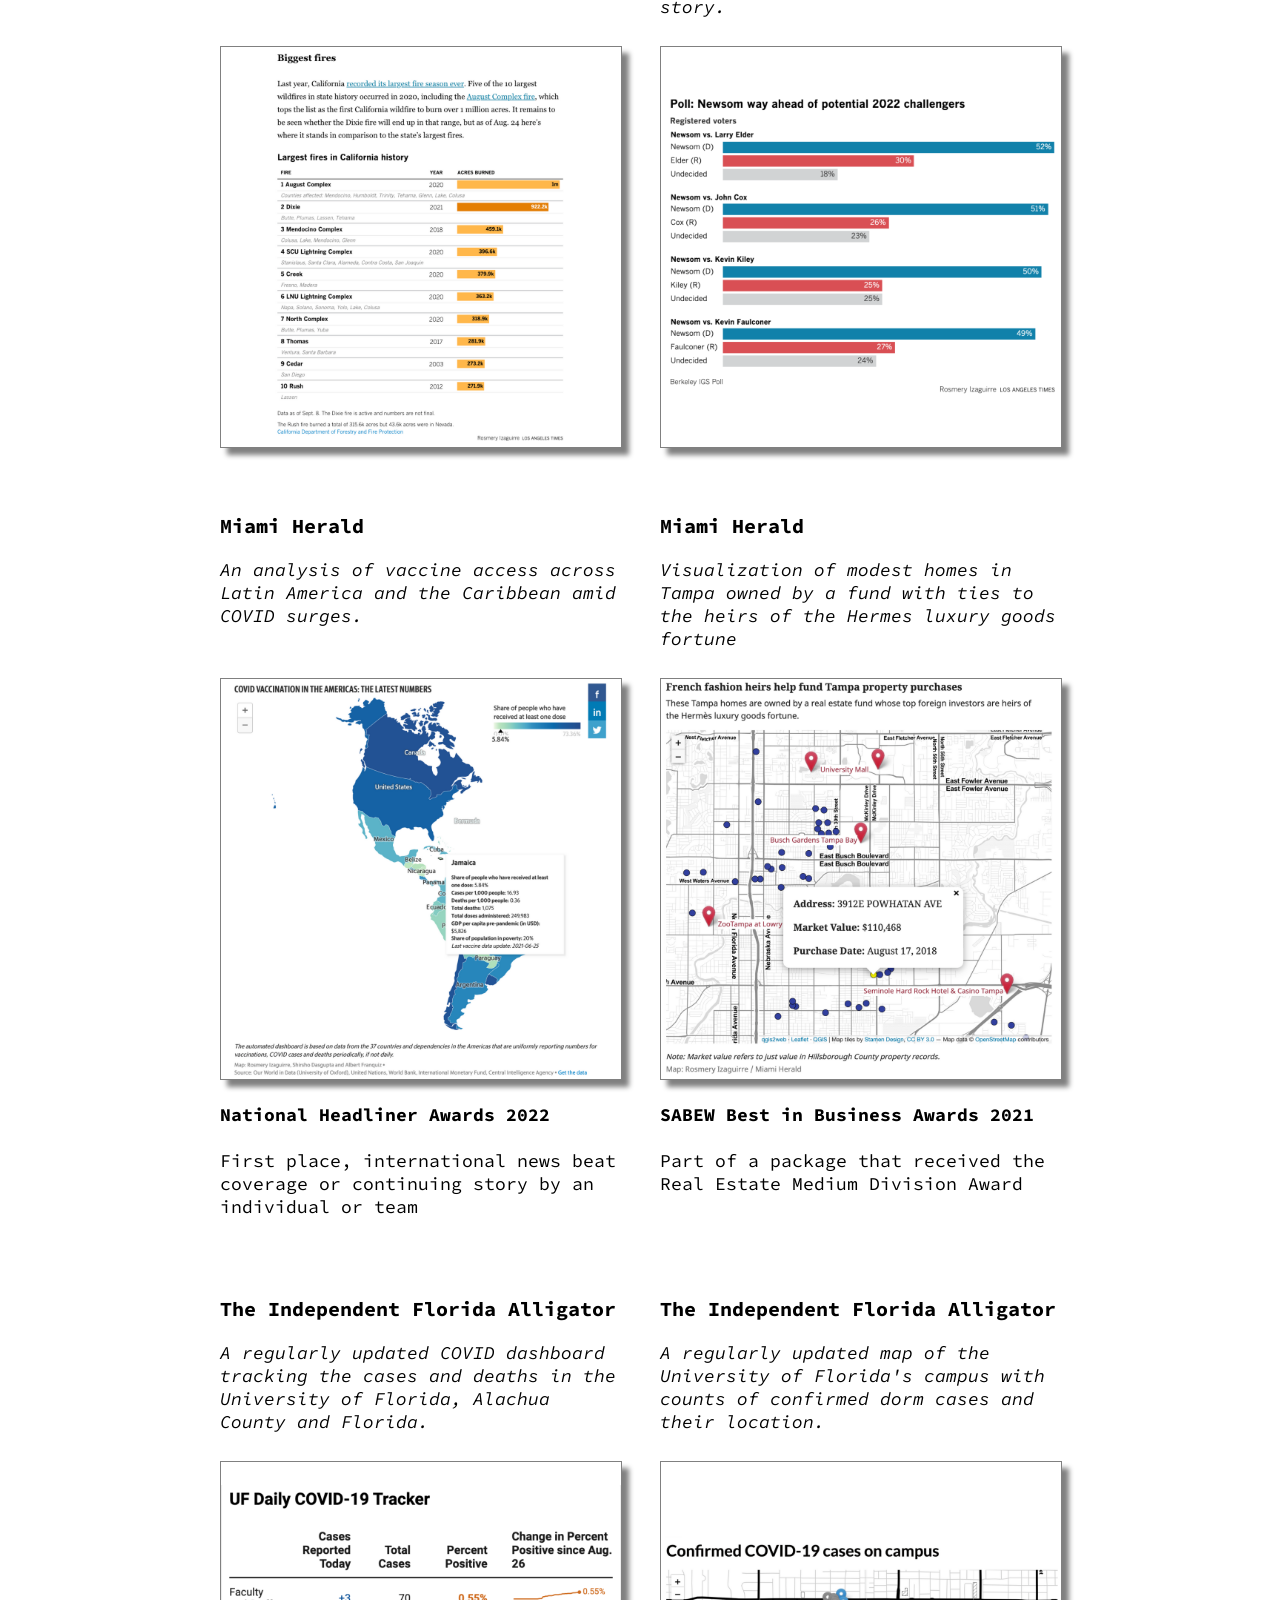
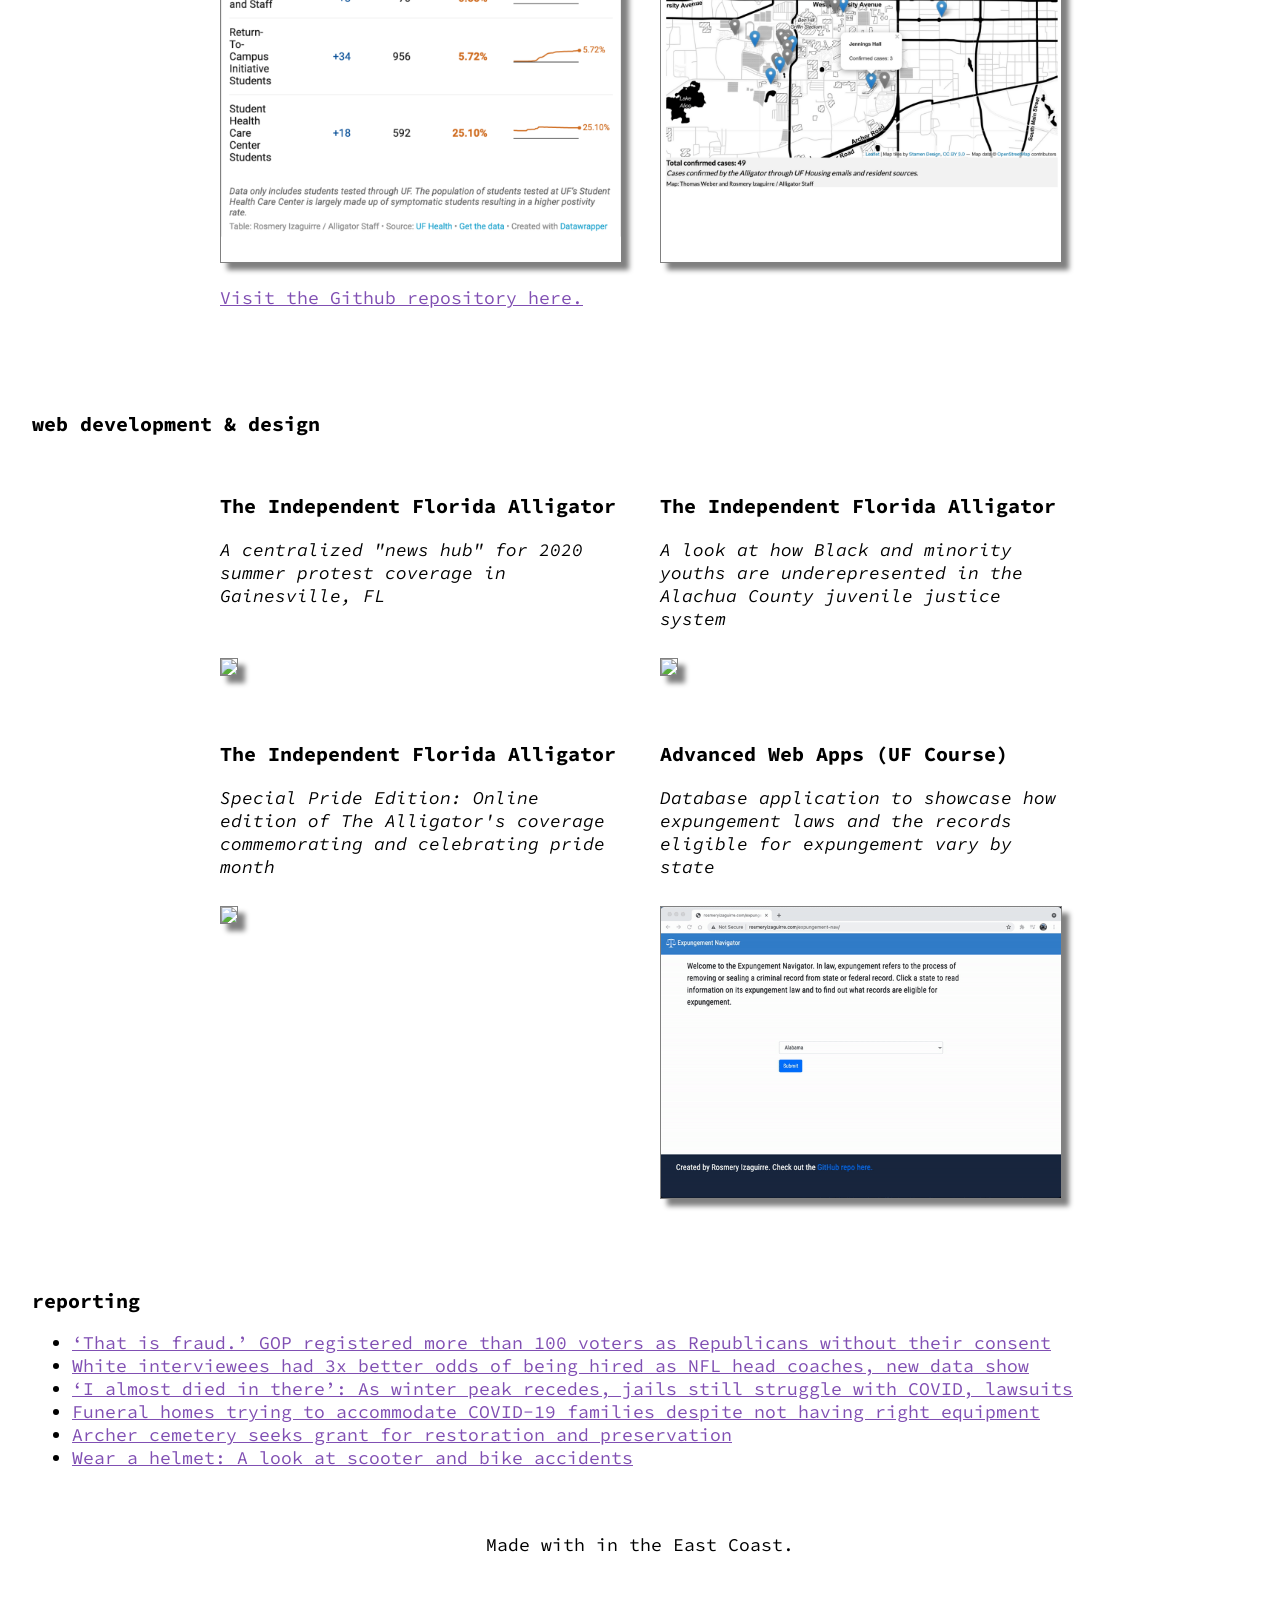
==== commit 4c1c98f9: "pic update" ====
--- a/index.html
+++ b/index.html
@@ -41,7 +41,7 @@
             <h2><i class="fas fa-chevron-right"></i> who am i?</h2>
             <div class="content" id="about-me">
                 <div class="item">
-                    <img id="headshot" src="images/rosmery.jpg" alt="">
+                    <img id="headshot" src="images/rosmery_2026.jpg" alt="">
                 </div>
                 <div class="item">
                     <p>Hi <i class="fa-solid fa-hand-sparkles"></i> My name is Rosmery. I graduated from the University of Florida where I developed a passion for telling news through interactive pages and visualizations. In addition to traditional reporting, my interests and skills include data analysis, data visualization and web development.</p>
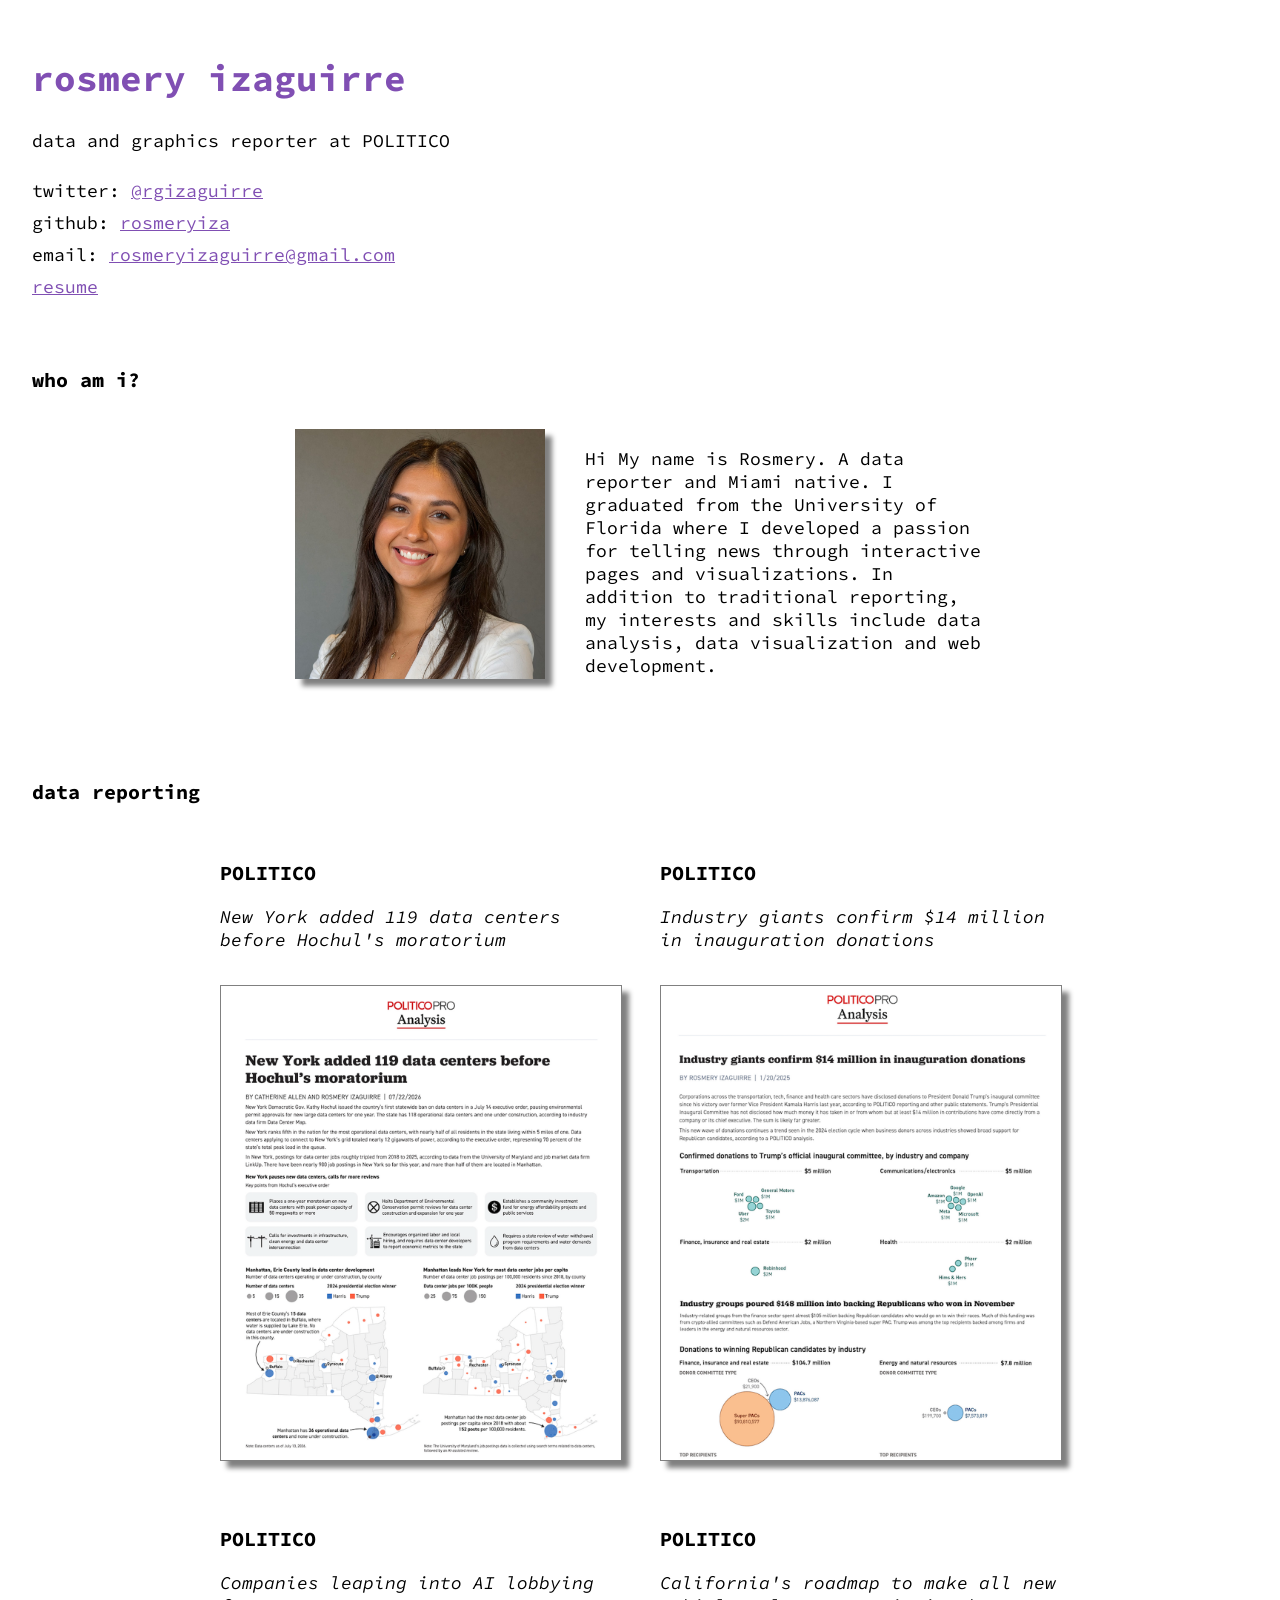
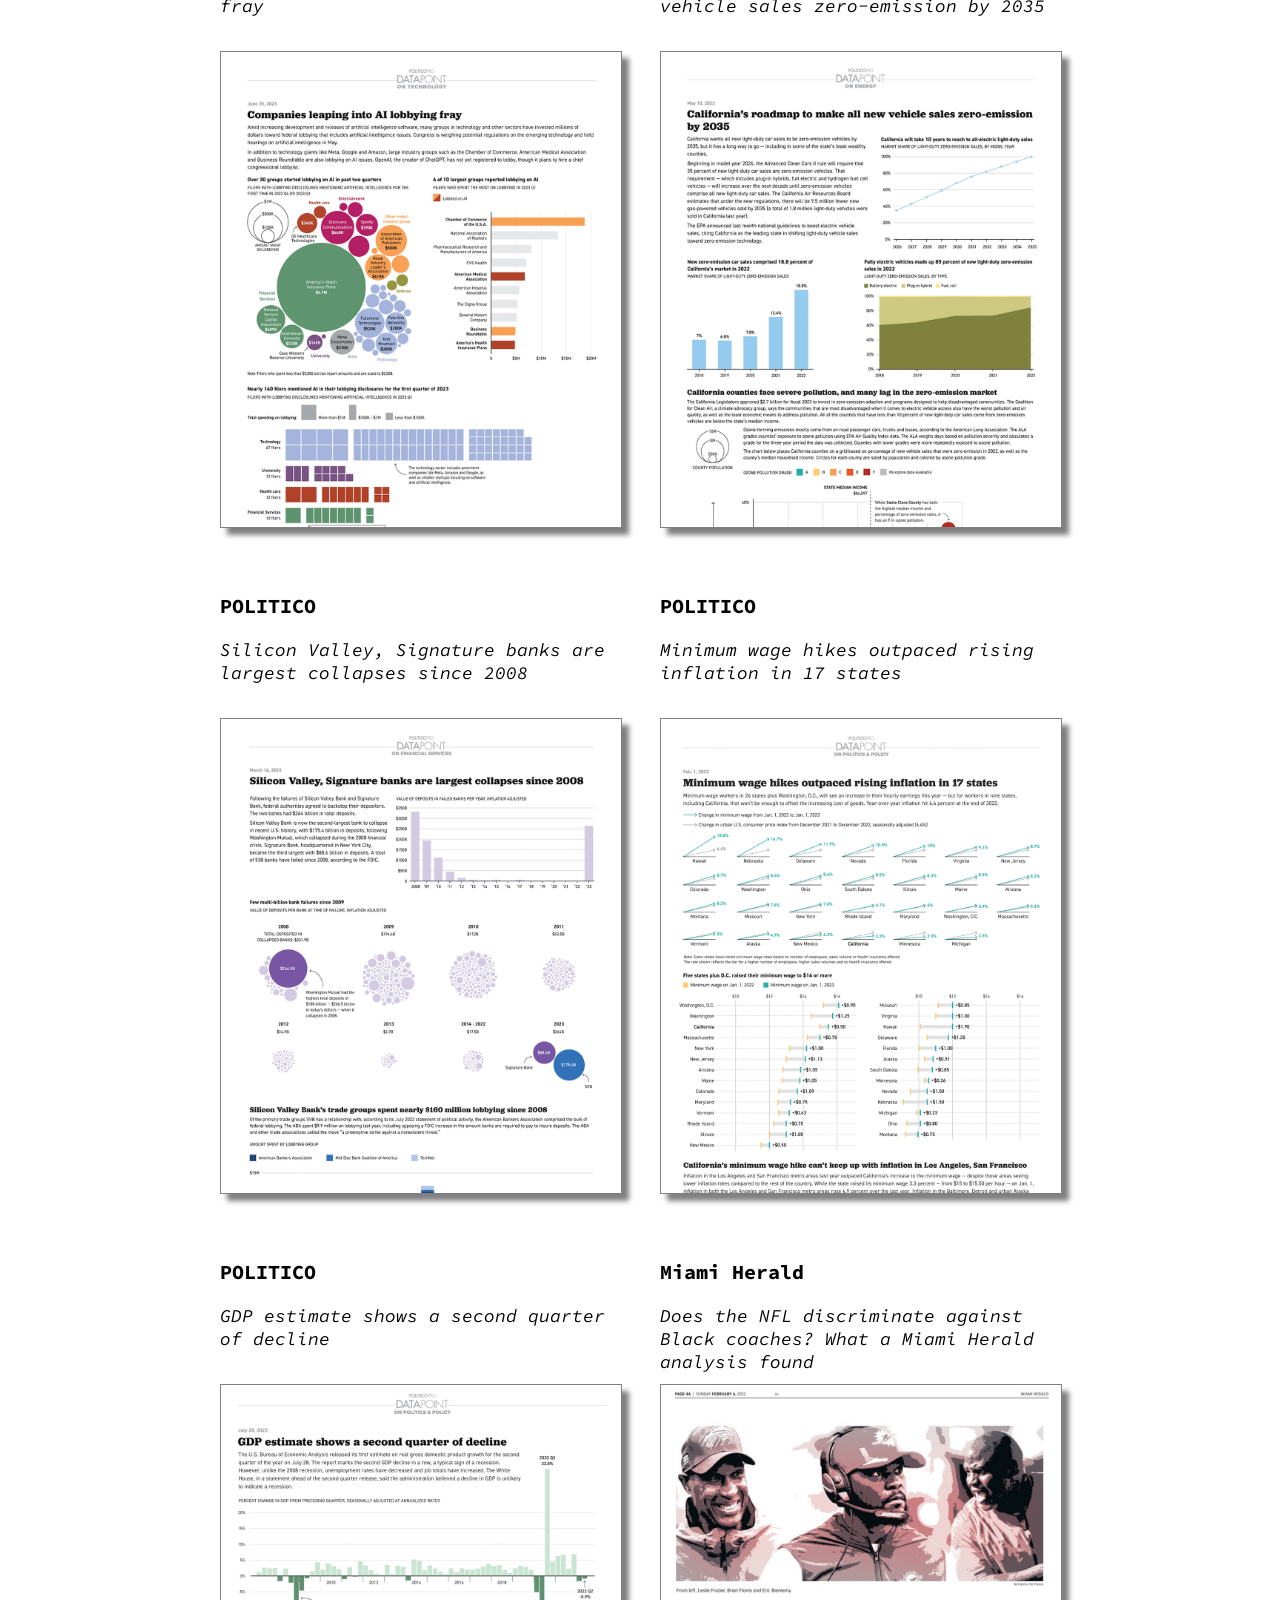
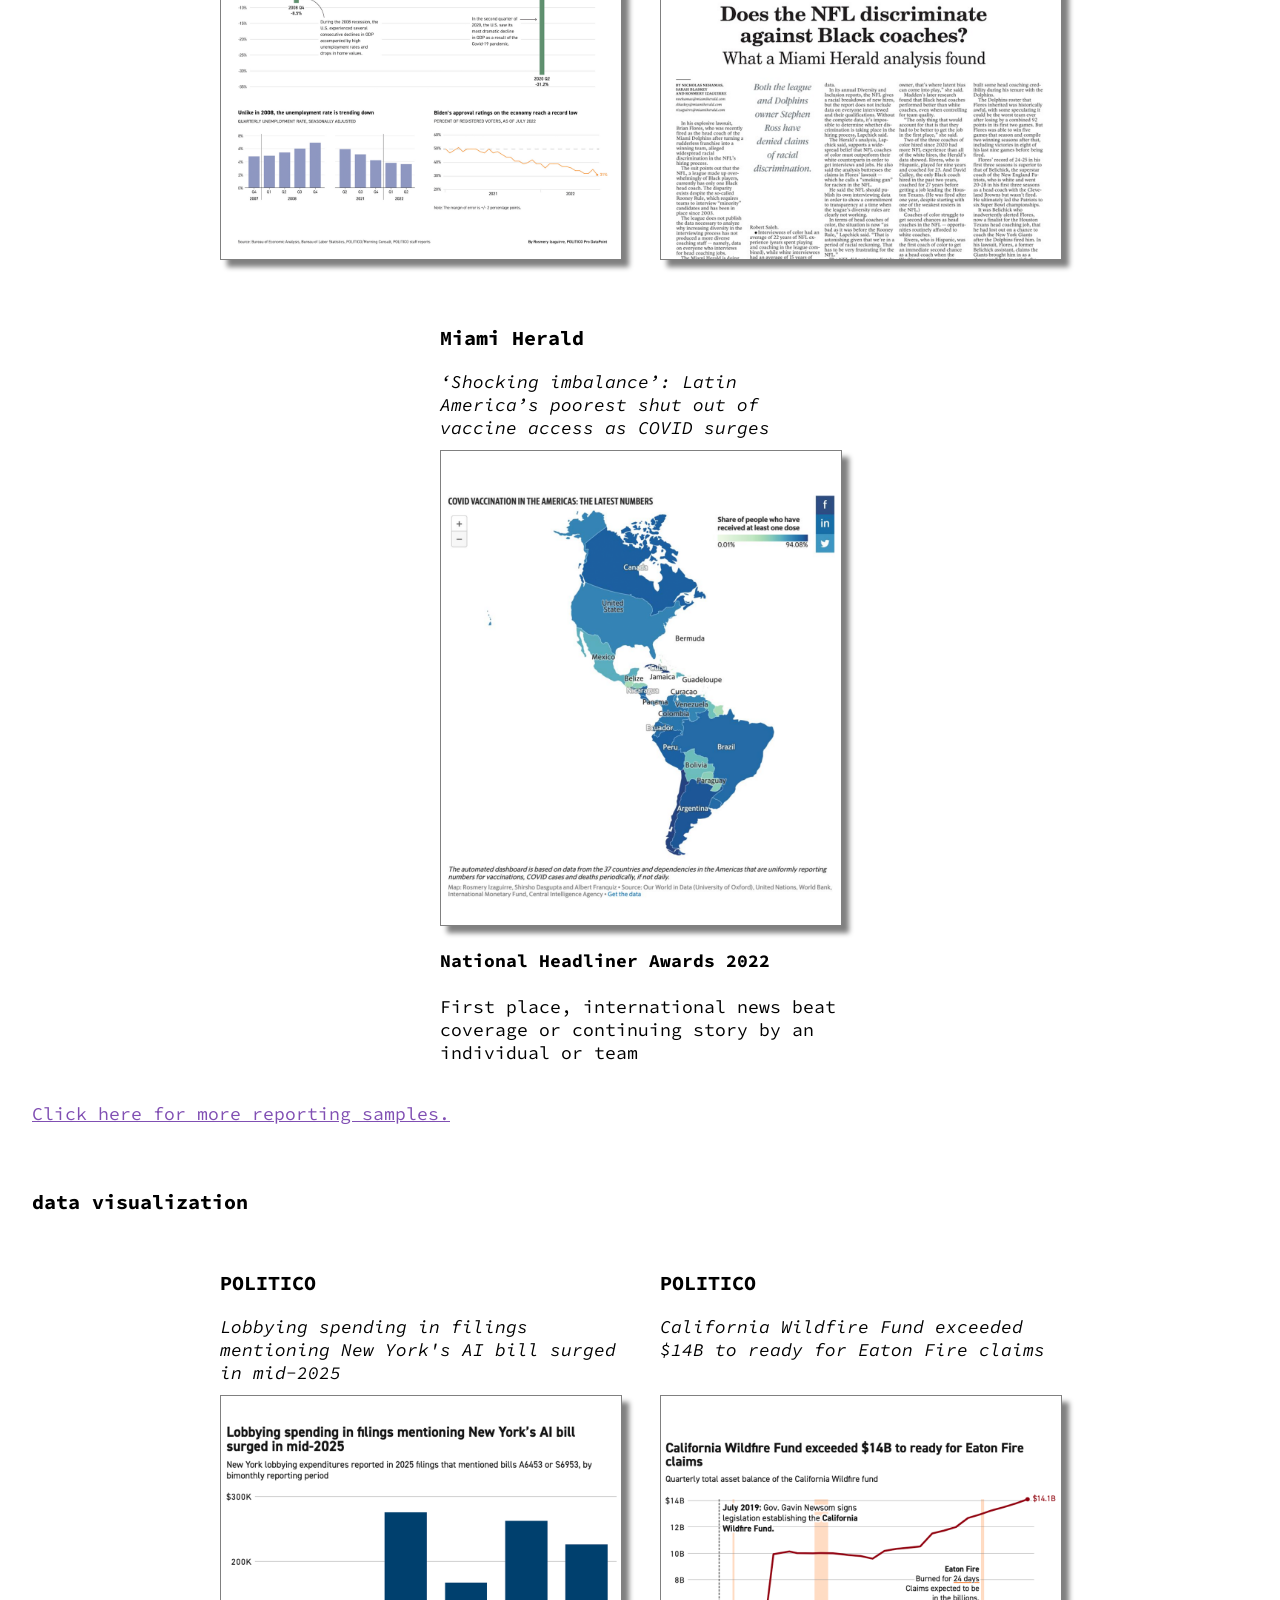
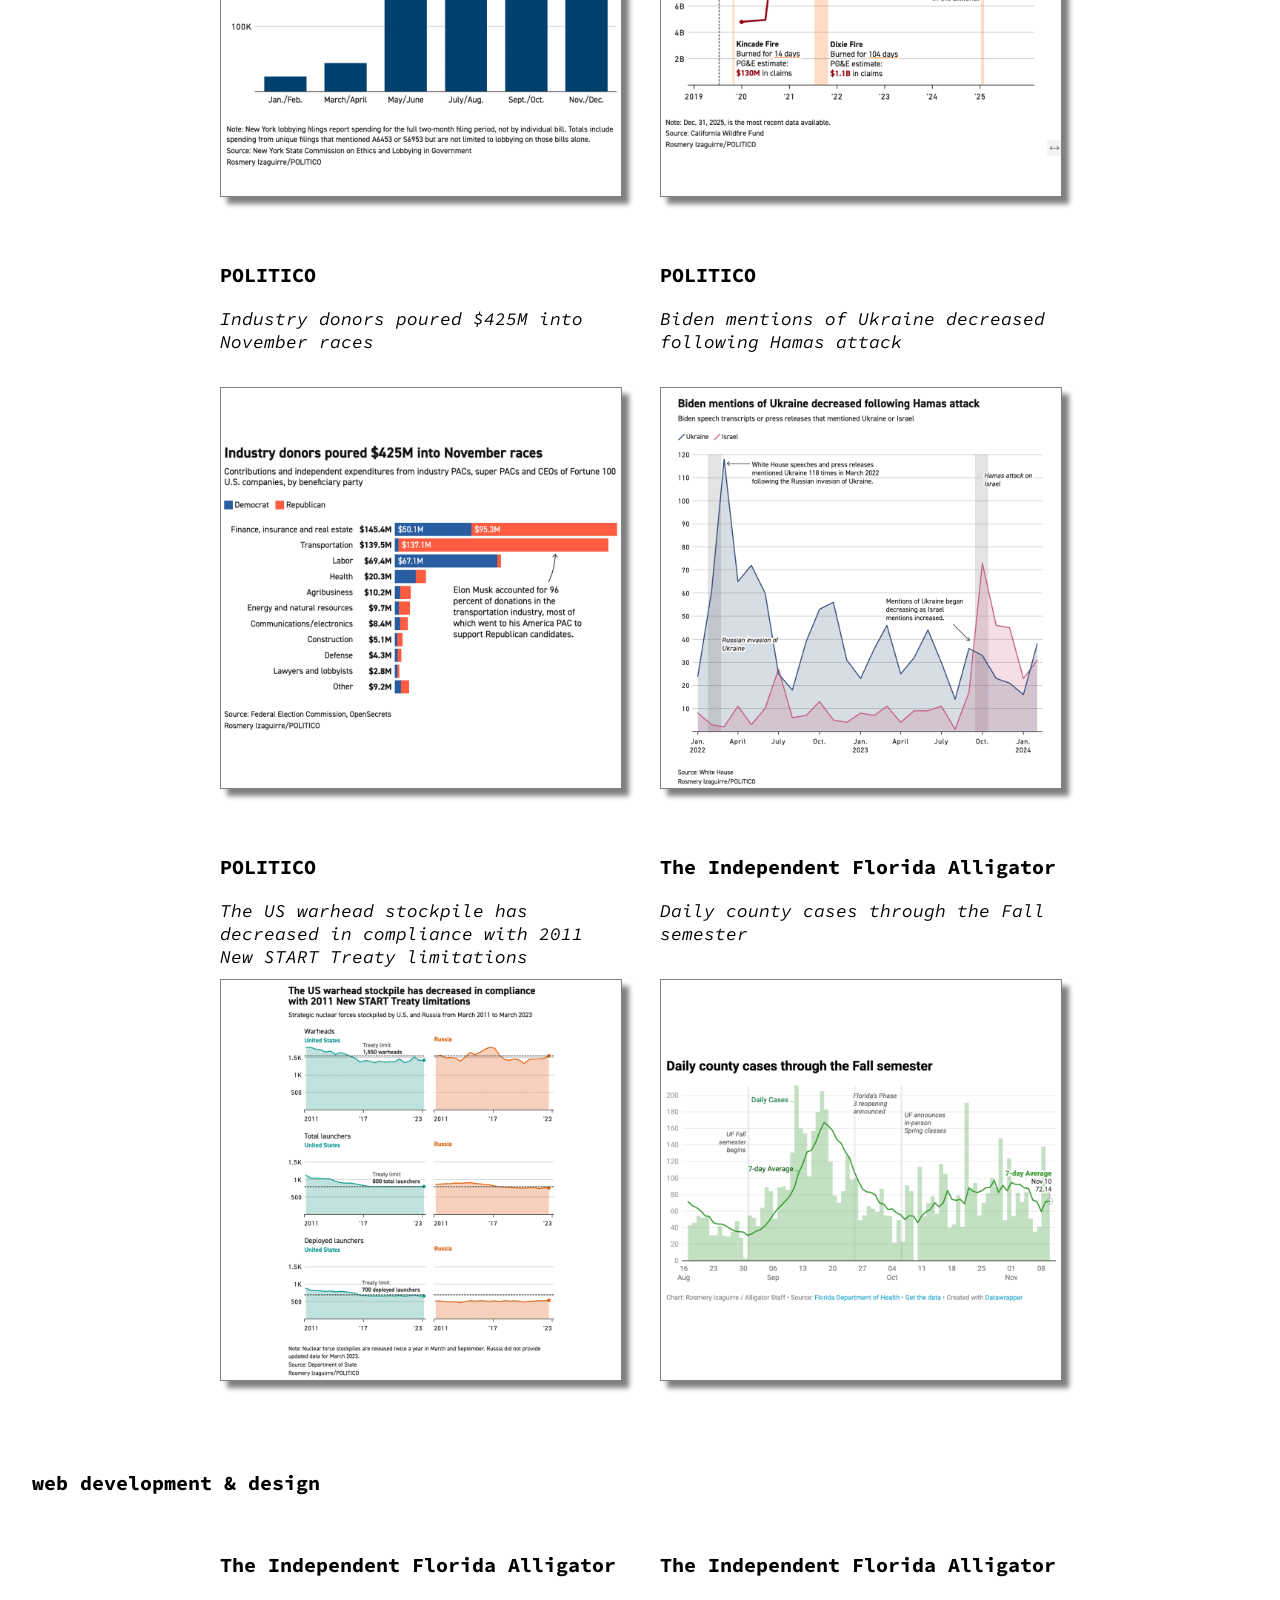
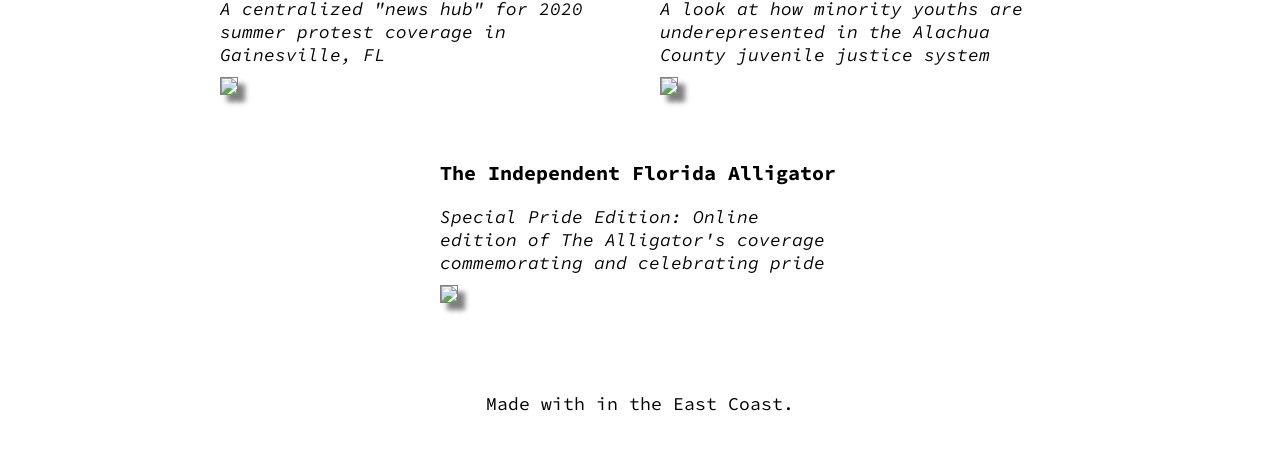
==== commit cd51f1b4: "2026 update" ====
--- a/index.html
+++ b/index.html
@@ -44,18 +44,116 @@
                     <img id="headshot" src="images/rosmery_2026.jpg" alt="">
                 </div>
                 <div class="item">
-                    <p>Hi <i class="fa-solid fa-hand-sparkles"></i> My name is Rosmery. I graduated from the University of Florida where I developed a passion for telling news through interactive pages and visualizations. In addition to traditional reporting, my interests and skills include data analysis, data visualization and web development.</p>
+                    <p>Hi <i class="fa-solid fa-hand-sparkles"></i> My name is Rosmery. A data reporter and Miami native. I graduated from the University of Florida where I developed a passion for telling news through interactive pages and visualizations. In addition to traditional reporting, my interests and skills include data analysis, data visualization and web development.</p>
                 </div>
             </div>
         </section>
 
         <section>
-            <h2><i class="fas fa-chevron-right"></i> data visualization</h2>
+            <h2><i class="fas fa-chevron-right"></i> data reporting</h2>
             <div class="content" id="viz">
                 <div class="item">
+                    <h3>POLITICO</h3>
+                    <div class="description">
+                        <p><i>New York added 119 data centers before Hochul's moratorium</i></p>
+                    </div>
+                    <div class="img-container">
+                        <a href="pdfs/ny-data-centers.pdf" target="_blank">
+                            <img class="pic" src="images/ny-data-centers.png">
+                            <div class="overlay">
+                                <div class="text">Reviewed legislation on AI and data centers in New York. Collaborated with researchers at the University of Maryland to show data center job growth.</div>
+                            </div>
+                        </a>
+                    </div>
+                </div>
+                <div class="item">
+                    <h3>POLITICO</h3>
+                    <div class="description">
+                        <p><i>Industry giants confirm $14 million in inauguration donations</i></p>
+                    </div>
+                    <div class="img-container">
+                        <a href="pdfs/industry_donations.pdf" target="_blank">
+                            <img class="pic" src="images/industry-donations.png">
+                            <div class="overlay">
+                                <div class="text">Lead the creation of a data analysis pipeline to grab campaign finance data for several industries leading to multplie industry pieces for the 2024 election cycle.</div>
+                            </div>
+                        </a>
+                    </div>
+                </div>
+                <div class="item">
+                    <h3>POLITICO</h3>
+                    <div class="description">
+                        <p><i>Companies leaping into AI lobbying fray</i></p>
+                    </div>
+                    <div class="img-container">
+                        <a href="pdfs/ai-lobbying.pdf" target="_blank">
+                            <img class="pic" src="images/ai-lobbying.png">
+                            <div class="overlay">
+                                <div class="text">Analyzed federal lobbying data to find the top activity on AI.</div>
+                            </div>
+                        </a>
+                    </div>
+                </div>
+                <div class="item">
+                    <h3>POLITICO</h3>
+                    <div class="description">
+                        <p><i>California's roadmap to make all new vehicle sales zero-emission by 2035</i></p>
+                    </div>
+                    <div class="img-container">
+                        <a href="pdfs/ca-emissions.pdf" target="_blank">
+                            <img class="pic" src="images/ca-emissions.png">
+                            <div class="overlay">
+                                <div class="text">California focused piece looking at emission goals for the state and crossed data to find impacts of pollution exposure.</div>
+                            </div>
+                        </a>
+                    </div>
+                </div>
+                <div class="item">
+                    <h3>POLITICO</h3>
+                    <div class="description">
+                        <p><i>Silicon Valley, Signature banks are largest collapses since 2008</i></p>
+                    </div>
+                    <div class="img-container">
+                        <a href="pdfs/bank-collapse.pdf" target="_blank">
+                            <img class="pic" src="images/bank-collapse.png">
+                            <div class="overlay">
+                                <div class="text">A quick-turn analysis of FDIC data to cover the collapse of Silicon Valley and Signature banks.</div>
+                            </div>
+                        </a>
+                    </div>
+                </div>
+                <div class="item">
+                    <h3>POLITICO</h3>
+                    <div class="description">
+                        <p><i>Minimum wage hikes outpaced rising inflation in 17 states</i></p>
+                    </div>
+                    <div class="img-container">
+                        <a href="pdfs/minimum-wage.pdf" target="_blank">
+                            <img class="pic" src="images/minimum-wage.png">
+                            <div class="overlay">
+                                <div class="text">An analysis of minimum wage raises compared against inflation. Special focus on California metro areas.</div>
+                            </div>
+                        </a>
+                    </div>
+                </div>
+                <div class="item">
+                    <h3>POLITICO</h3>
+                    <div class="description">
+                        <p><i>GDP estimate shows a second quarter of decline</i></p>
+                    </div>
+                    <div class="img-container">
+                        <a href="pdfs/gdp_estimate.pdf" target="_blank">
+                            <img class="pic" src="images/gdp-estimate.png">
+                            <div class="overlay">
+                                <div class="text">Quick-turn explanatory piece on the decline of GDP following the pandemic.</div>
+                            </div>
+                        </a>
+                    </div>
+                </div>
+                <div class="item">
                     <h3>Miami Herald</h3>
                     <div class="description">
-                        <p><i>A Miami Herald analysis looking at the racial disparity in NFL head coach hiring amid the Brian Flores lawsuit against the league.</i></p>
+                        <p><i>Does the NFL discriminate against Black coaches? What a Miami Herald analysis found</i></p>
                     </div>
                     <div class="img-container">
                         <a href="pdfs/Izaguirre_MH_nfl_coaches.pdf" target="_blank">
@@ -67,51 +165,9 @@
                     </div>
                 </div>
                 <div class="item">
-                    <h3>Los Angeles Times</h3>
-                    <div class="description">
-                        <p><i>Live results page for California's 2021 gubernatorial recall election.</i></p>
-                    </div>
-                    <div class="img-container">
-                        <a href="https://www.latimes.com/projects/newsom-california-recall-election-live-results/" target="_blank">
-                            <img class="pic" src="images/california-recall.png">
-                            <div class="overlay">
-                                <div class="text">Contributed to the styling of the page and gathered headshots of the candidates, cleaning them for display.</div>
-                            </div>
-                        </a>
-                    </div>
-                </div>
-                <div class="item">
-                    <h3>Los Angeles Times</h3>
-                    <div class="description">
-                        <p><i>A page highlighting the largest and most destructive fires in California history.</i></p>
-                    </div>
-                    <div class="img-container">
-                        <a href="https://www.latimes.com/california/story/2021-08-24/worst-fires-in-california-history-dixie-camp-and-more" target="_blank">
-                            <img class="pic" src="images/california-fires.png">
-                            <div class="overlay">
-                                <div class="text">Used government data and wildfire reporting to write about historically impactful wildfires in California and created charts in Datawrapper as accompanying visuals.</div>
-                            </div>
-                        </a>
-                    </div>
-                </div>
-                <div class="item">
-                    <h3>Los Angeles Times</h3>
-                    <div class="description">
-                        <p><i>Polling data showing Gavin Newsom ahead of potential challengers. Visual made to accompany a daily story.</i></p>
-                    </div>
-                    <div class="img-container">
-                        <a href="https://www.latimes.com/california/story/2021-09-17/with-recall-defeated-gavin-newsom-scores-well-in-poll-against-2022-rivals" target="_blank">
-                            <img class="pic" src="images/newsom-polls.png">
-                            <div class="overlay">
-                                <div class="text">Created the chart in Datawrapper using polling data. Prepared the visual for web and print publishing.</div>
-                            </div>
-                        </a>
-                    </div>
-                </div>
-                <div class="item">
                     <h3>Miami Herald</h3>
                     <div class="description">
-                        <p><i>An analysis of vaccine access across Latin America and the Caribbean amid COVID surges.</i></p>
+                        <p><i>‘Shocking imbalance’: Latin America’s poorest shut out of vaccine access as COVID surges</i></p>
                     </div>
                     <div class="img-container">
                         <a href="pdfs/Izaguirre_MH_la_am_vax.pdf" target="_blank">
@@ -126,69 +182,71 @@
                        First place, international news beat coverage or continuing story by an individual or team
                     </p>
                 </div>
-                <div class="item">
-                    <h3>Miami Herald</h3>
-                    <div class="description">
-                        <p><i>Visualization of modest homes in Tampa owned by a fund with ties to the heirs of the Hermes luxury goods fortune</i></p>
-                    </div>
-                    <div class="img-container">
-                        <a href="https://www.miamiherald.com/news/business/real-estate-news/article248949974.html#13/28.0247/-82.4200" target="_blank">
-                            <img class="pic" src="images/hermes.png">
-                            <div class="overlay">
-                                <div class="text">Created map using QGIS and exported it to Leaflet using the qgis2web plug in.</div>
-                            </div>
-                        </a>
-                    </div>
-                    <p><b>SABEW Best in Business Awards 2021</b>
-                        <br><br>
-                        Part of a package that received the Real Estate Medium Division Award
-                     </p>
-                </div>
-                <!-- <div class="item">
+            </div>
+        </section>
+
+        <a href="pdfs/Izaguirre_MH_voter_fraud.pdf" target="_blank">Click here for more reporting samples.</a>
+
+        <section>
+            <h2><i class="fas fa-chevron-right"></i> data visualization</h2>
+            <div class="content" id="viz">
+                <div class="item">
+                    <h3>POLITICO</h3>
+                    <div class="description">
+                        <p><i>Lobbying spending in filings mentioning New York's AI bill surged in mid-2025</i></p>
+                    </div>
+                    <div class="img-container">
+                            <img class="pic" src="images/lobbying_ny.png">
+                    </div>
+                </div>
+                <div class="item">
+                    <h3>POLITICO</h3>
+                    <div class="description">
+                        <p><i>California Wildfire Fund exceeded $14B to ready for Eaton Fire claims</i></p>
+                    </div>
+                    <div class="img-container">
+                            <img class="pic" src="images/ca-fires.png">
+                    </div>
+                </div>
+                <div class="item">
+                    <h3>POLITICO</h3>
+                    <div class="description">
+                        <p><i>Industry donors poured $425M into November races</i></p>
+                    </div>
+                    <div class="img-container">
+                            <img class="pic" src="images/industry-donors.png">
+                    </div>
+                </div>
+                <div class="item">
+                    <h3>POLITICO</h3>
+                    <div class="description">
+                        <p><i>Biden mentions of Ukraine decreased following Hamas attack</i></p>
+                    </div>
+                    <div class="img-container">
+                            <img class="pic" src="images/ukraine-israel-biden.png">
+                    </div>
+                </div>
+                <div class="item">
+                    <h3>POLITICO</h3>
+                    <div class="description">
+                        <p><i>The US warhead stockpile has decreased in compliance with 2011 New START Treaty limitations</i></p>
+                    </div>
+                    <div class="img-container">
+                            <img class="pic" src="images/us-stockpile.png">
+                    </div>
+                </div>
+                <div class="item">
                     <h3>The Independent Florida Alligator</h3>
                     <div class="description">
-                        <p><i>Visualized the trend of cases in comparison to the reopening of the University of Florida's campus</i></p>
-                    </div>
-                    <div class="img-container">
-                        <a href="https://datawrapper.dwcdn.net/X02Pi/9/" target="_blank">
+                        <p><i>Daily county cases through the Fall semester</i></p>
+                    </div>
+                    <div class="img-container">
                             <img class="pic" src="images/fall-cases.png">
                             <div class="overlay">
                                 <div class="text">Compiled historical case data using data from The COVID Tracking Project and New York Times. Manually tracked cases throughout summer and fall semesters of 2020.</div>
                             </div>
-                        </a>
-                    </div>
-                    <p><a href="https://github.com/rosmeryiza/alligator-covid-tracking" target="_blank">Github repository here</a></p>
-                </div> -->
-                <div class="item">
-                    <h3>The Independent Florida Alligator</h3>
-                    <div class="description">
-                        <p><i>A regularly updated COVID dashboard tracking the cases and deaths in the University of Florida, Alachua County and Florida.</i></p>
-                    </div>
-                    <div class="img-container">
-                        <a href="https://www.alligator.org/article/2020/05/daily-covid-19-cases" target="_blank">
-                            <img class="pic" src="images/uf-daily.png">
-                            <div class="overlay">
-                                <div class="text">Compiled historical case numbers using data from The COVID Tracking Project and New York Times. Manually tracked cases throughout summer and fall semesters of 2020. Created a web scraper to get daily numbers from the university dashboard.</div>
-                            </div>
-                        </a>
-                    </div>
-                    <p><a href="https://github.com/rosmeryiza/alligator-covid-tracking" target="_blank">Visit the Github repository here.</a></p>
-                </div>
-                <div class="item">
-                    <h3>The Independent Florida Alligator</h3>
-                    <div class="description">
-                        <p><i>A regularly updated map of the University of Florida's campus with counts of confirmed dorm cases and their location.</i></p>
-                    </div>
-                    <div class="img-container">
-                        <a href="https://www.alligator.org/article/2020/10/confirmed-covid-cases" target="_blank">
-                            <img class="pic" src="images/covid-campus-map.png">
-                            <div class="overlay">
-                                <div class="text">Collaborated with the health reporter to track cases announced to students in dorms, but not publicly. Developed the map and manually updated it as more cases were confirmed in dorms.</div>
-                            </div>
-                        </a>
-                    </div>
-                </div>
-            </div>
+                    </div>
+                </div>
         </section>
 
         <section>
@@ -211,7 +269,7 @@
                 <div class="item">
                     <h3>The Independent Florida Alligator</h3>
                     <div class="description">
-                        <p><i>A look at how Black and minority youths are underepresented in the Alachua County juvenile justice system</i></p>
+                        <p><i>A look at how minority youths are underepresented in the Alachua County juvenile justice system</i></p>
                     </div>
                     <div class="img-container">
                         <a href="https://thealligator.github.io/juvenile_justice/" target="_blank">
@@ -225,7 +283,7 @@
                 <div class="item">
                     <h3><b>The Independent Florida Alligator</b></h3>
                     <div class="description">
-                        <p><i>Special Pride Edition: Online edition of The Alligator's coverage commemorating and celebrating pride month</i></p>
+                        <p><i>Special Pride Edition: Online edition of The Alligator's coverage commemorating and celebrating pride</i></p>
                     </div>
                     <div class="img-container">
                         <a href="https://thealligator.github.io/pride_special_edition/" target="_blank">
@@ -236,24 +294,10 @@
                         </a>
                     </div>
                 </div>
-                <div class="item">
-                    <h3>Advanced Web Apps (UF Course)</h3>
-                    <div class="description">
-                        <p><i>Database application to showcase how expungement laws and the records eligible for expungement vary by state</i></p>
-                    </div>
-                    <div class="img-container">
-                        <a href="http://rosmeryizaguirre.com/expungement-nav/" target="_blank">
-                            <img class="pic" src="images/expunge-nav.gif">
-                            <div class="overlay">
-                                <div class="text">Developed the page using Flask and designed the layout. Worked with a journalist to compile a database of state information and contributed to fact-checking.</div>
-                            </div>
-                        </a>
-                    </div>
-                </div>
             </div>
         </div>
 
-        <section>
+       <!--  <section>
             <h2><i class="fas fa-chevron-right"></i> reporting</h2>
             <div id="news">
                 <ul>
@@ -265,7 +309,7 @@
                     <li><a href="https://www.alligator.org/article/2019/08/wear-a-helmet-a-look-at-scooter-and-bike-accidents" target="_blank">Wear a helmet: A look at scooter and bike accidents</a></li>
                 </ul>
             </div>
-        </section>
+        </section> -->
 
         <footer>
             <p>Made with <i class="fas fa-heart"></i> in the East Coast.</p>
--- a/styles/main.css
+++ b/styles/main.css
@@ -19,7 +19,7 @@
     font-size: 20px;
 }
 .description{
-    height: 120px;
+    height: 80px;
 }
 #sub{
     line-height: 2rem;
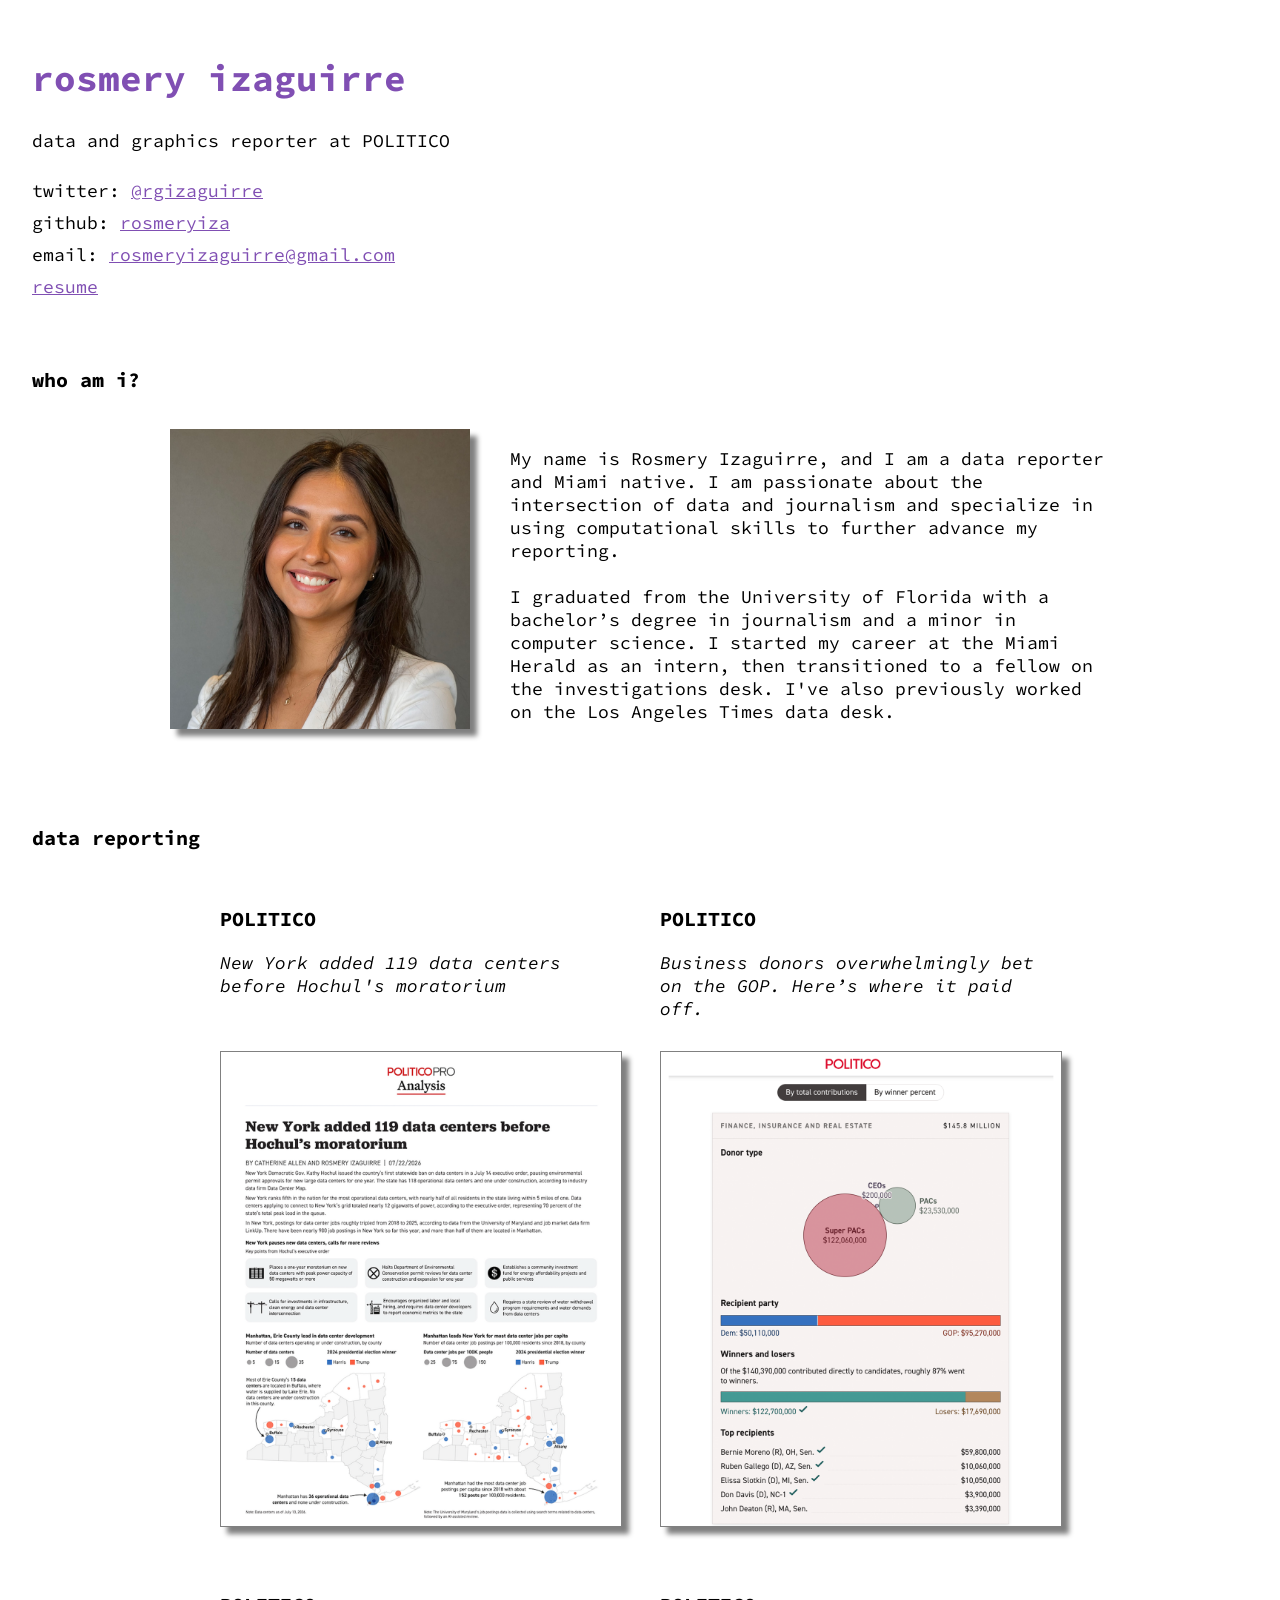
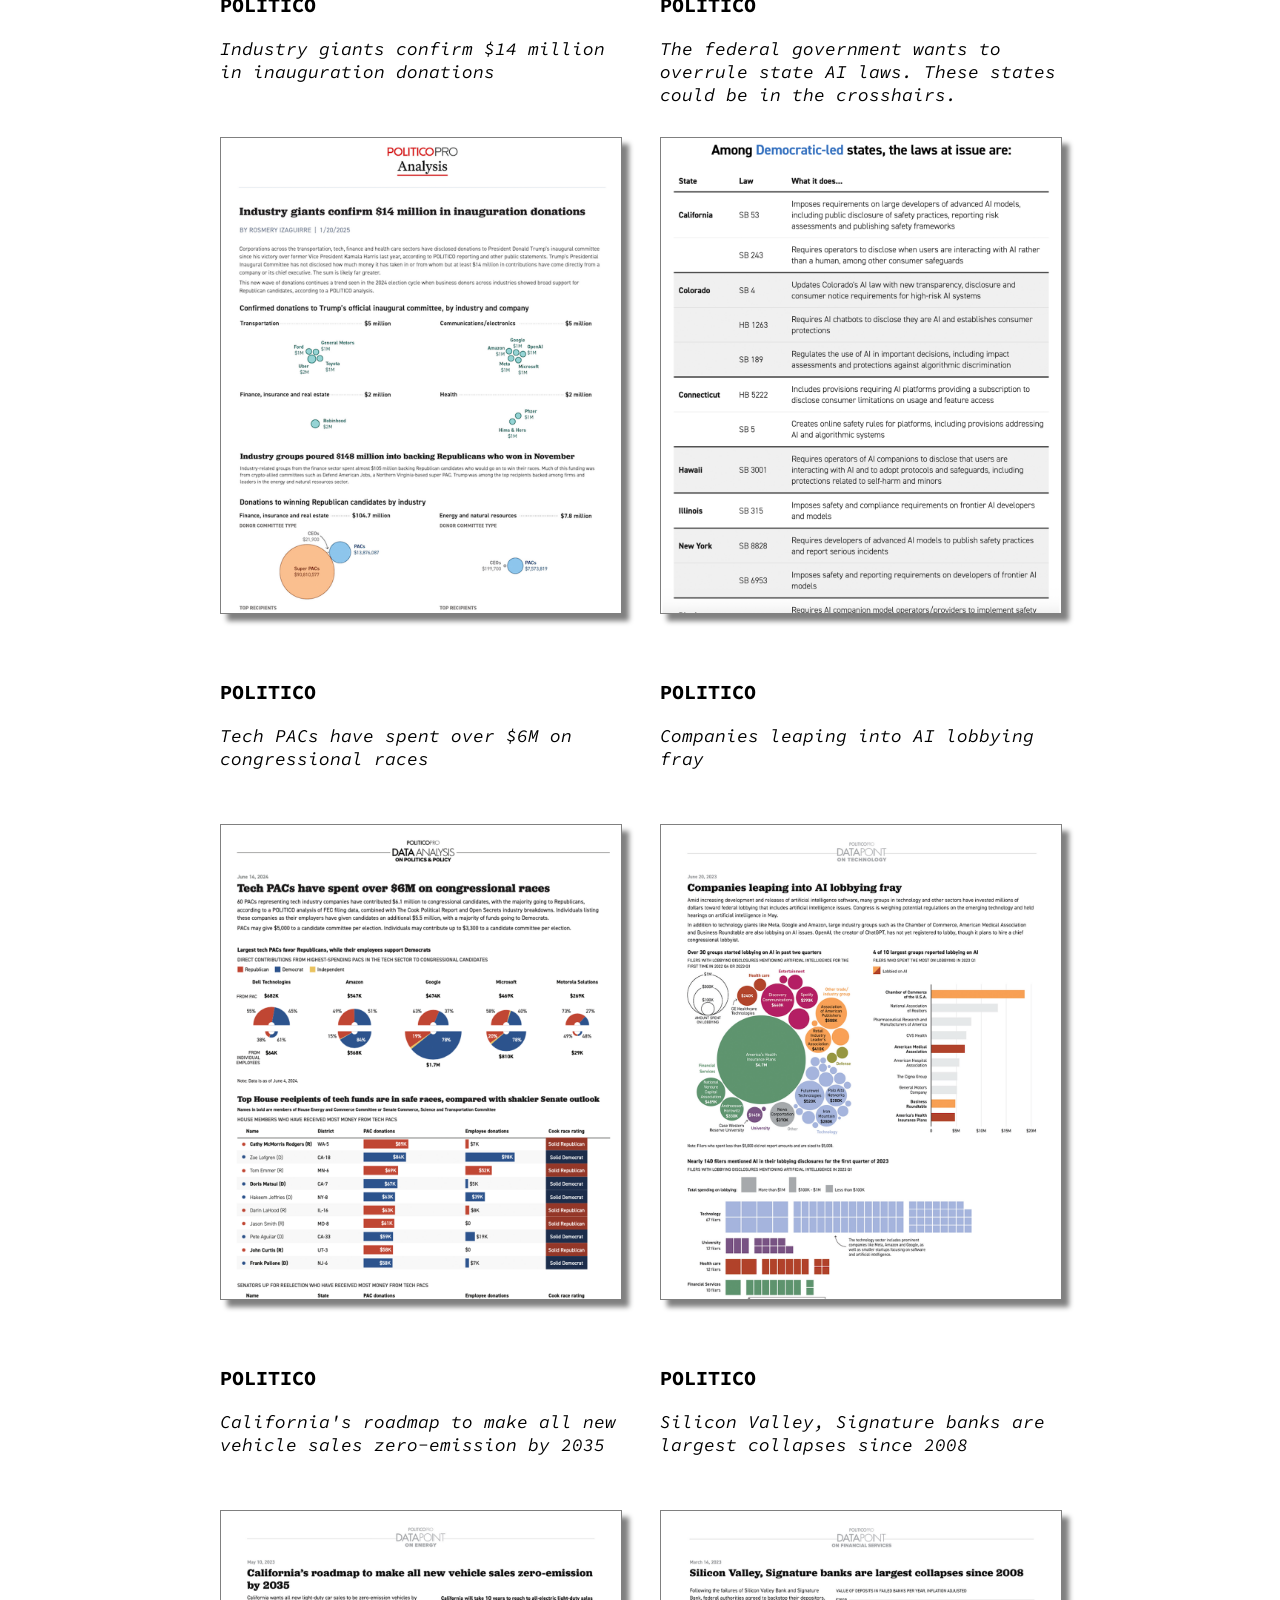
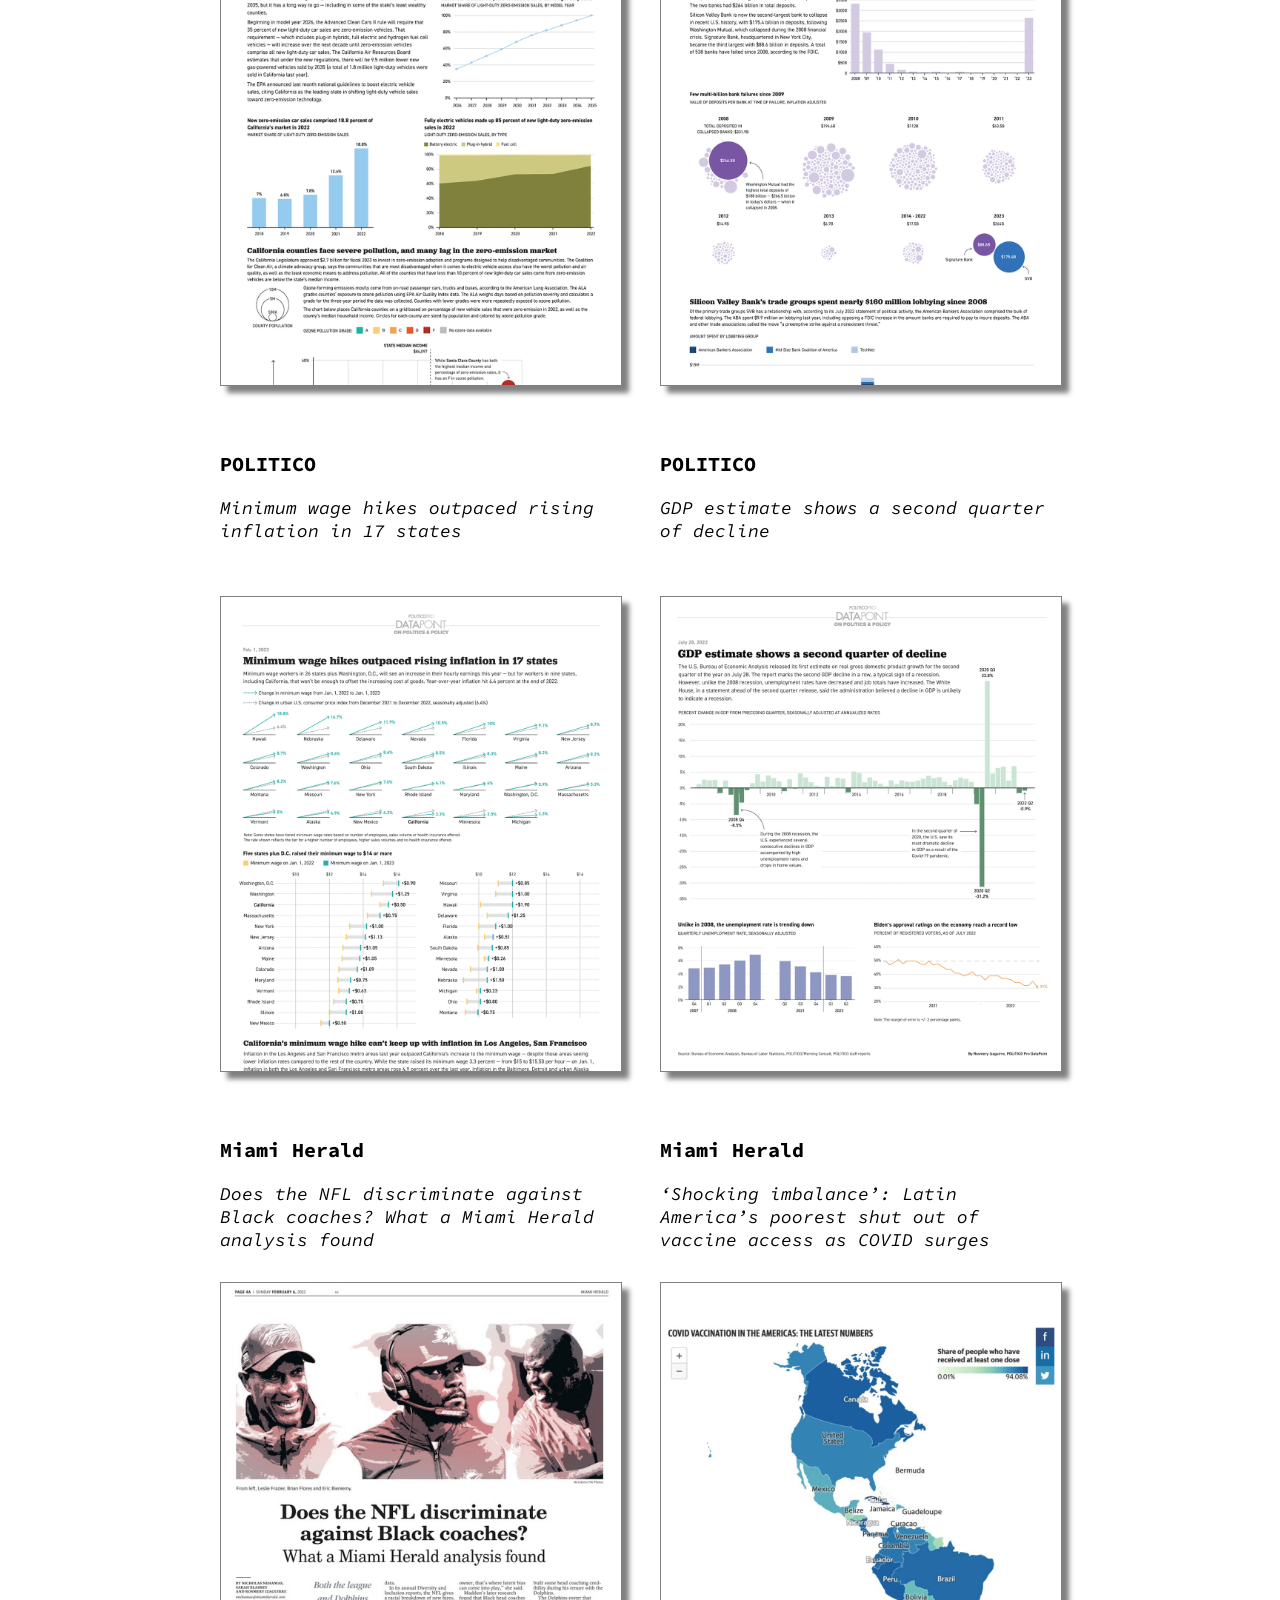
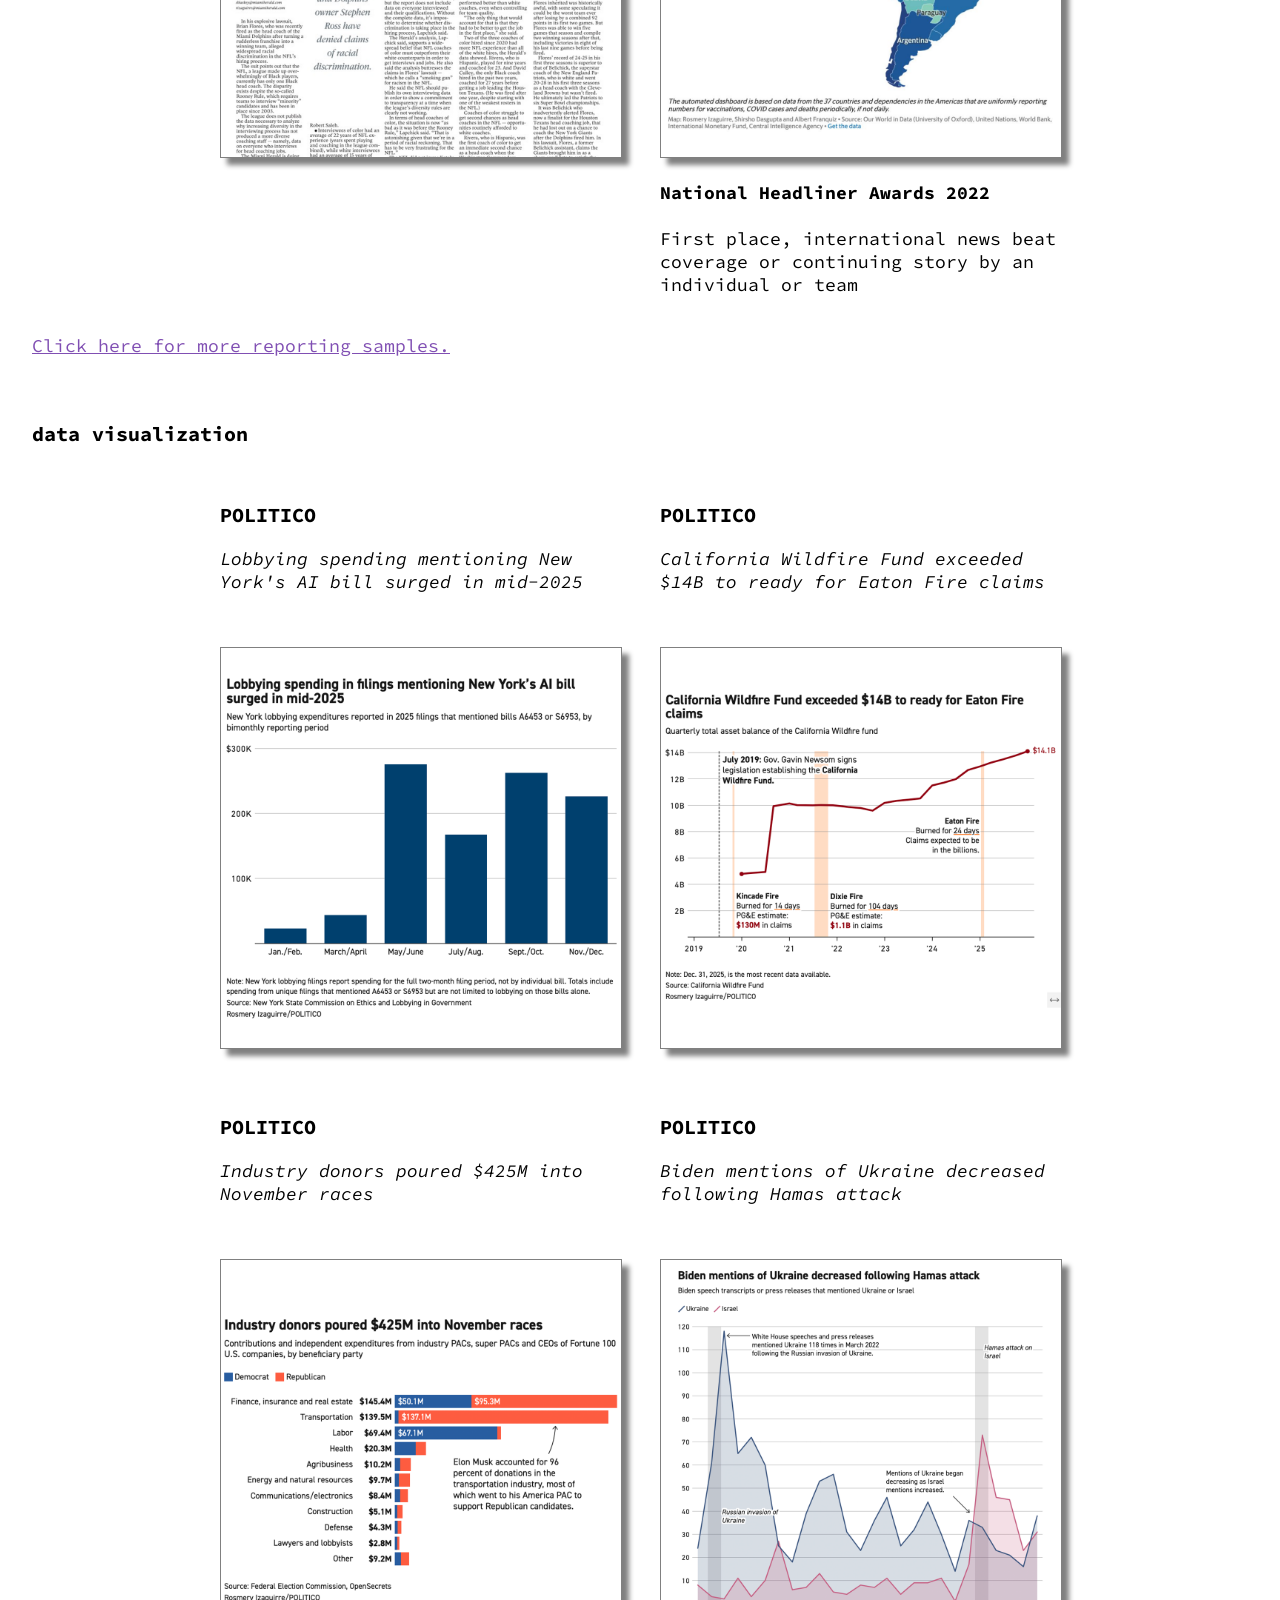
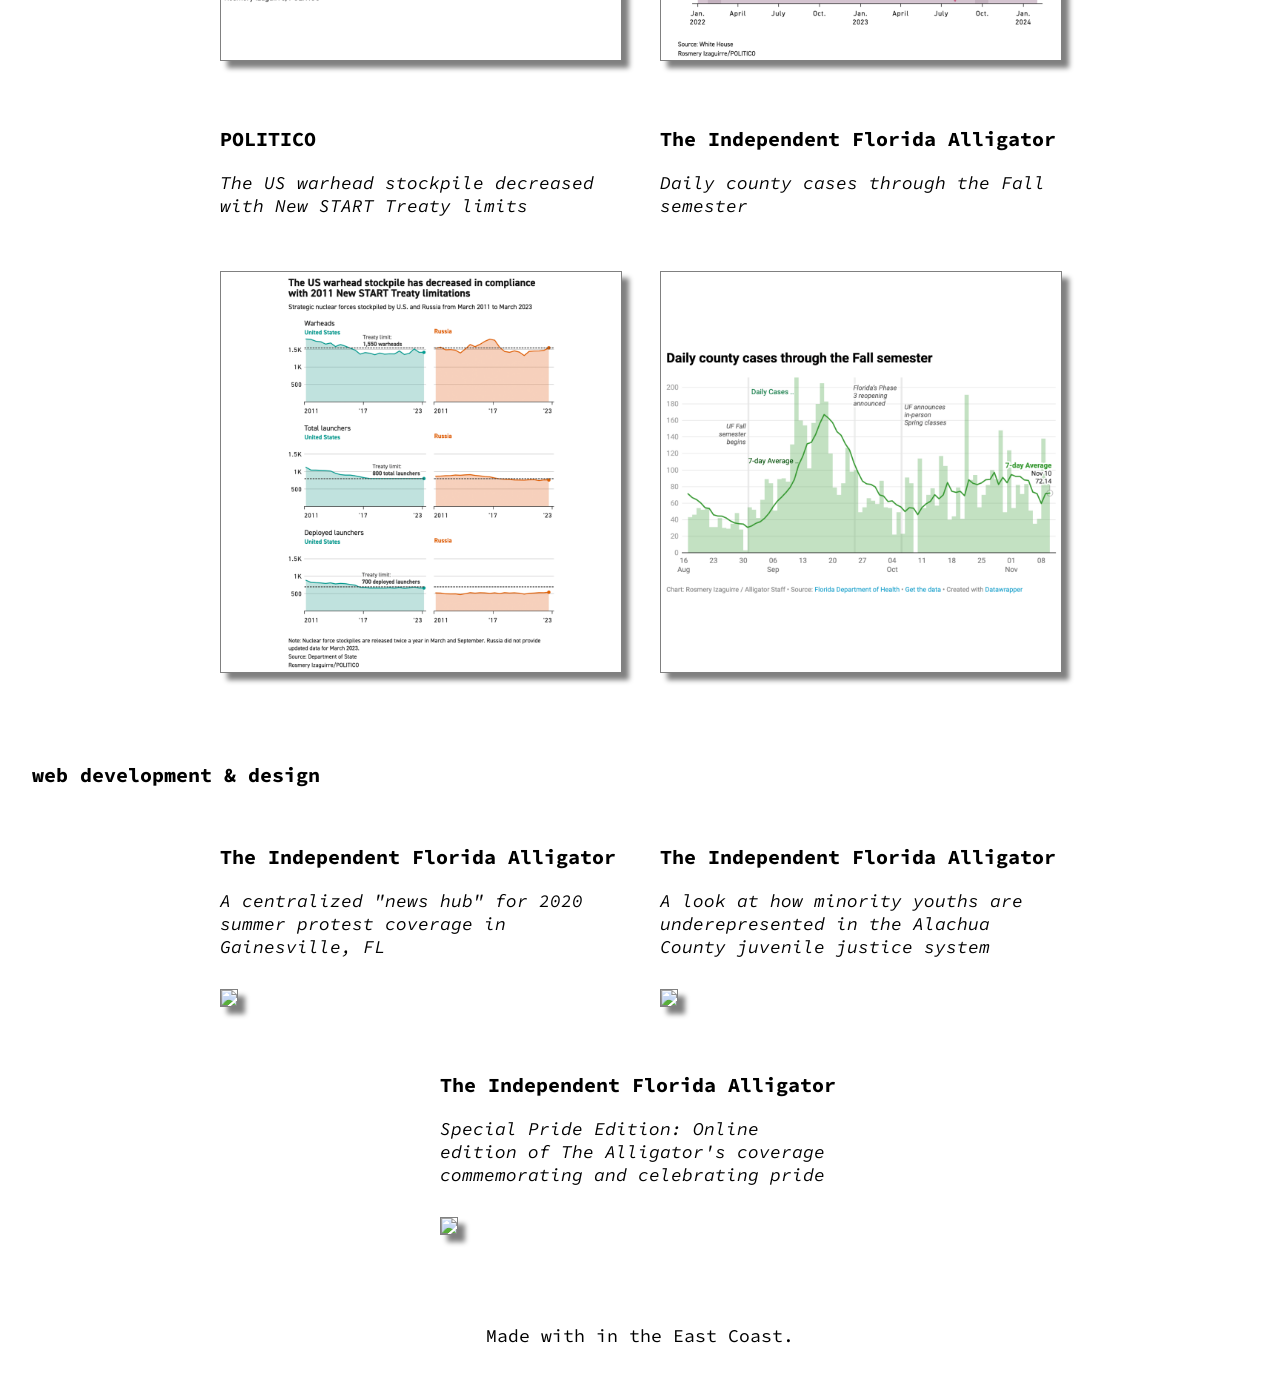
==== commit 4d9dc500: "more clips and bio update" ====
--- a/index.html
+++ b/index.html
@@ -43,8 +43,8 @@
                 <div class="item">
                     <img id="headshot" src="images/rosmery_2026.jpg" alt="">
                 </div>
-                <div class="item">
-                    <p>Hi <i class="fa-solid fa-hand-sparkles"></i> My name is Rosmery. A data reporter and Miami native. I graduated from the University of Florida where I developed a passion for telling news through interactive pages and visualizations. In addition to traditional reporting, my interests and skills include data analysis, data visualization and web development.</p>
+                <div class="bio">
+                    <p>My name is Rosmery Izaguirre, and I am a data reporter and Miami native. I am passionate about the intersection of data and journalism and specialize in using computational skills to further advance my reporting.<br><br>I graduated from the University of Florida with a bachelor’s degree in journalism and a minor in computer science. I started my career at the Miami Herald as an intern, then transitioned to a fellow on the investigations desk. I've also previously worked on the Los Angeles Times data desk.</p>
                 </div>
             </div>
         </section>
@@ -69,6 +69,20 @@
                 <div class="item">
                     <h3>POLITICO</h3>
                     <div class="description">
+                        <p><i>Business donors overwhelmingly bet on the GOP. Here’s where it paid off.</i></p>
+                    </div>
+                    <div class="img-container">
+                        <a href="https://www.politico.com/news/2024/11/24/business-election-donations-republicans-00191072  " target="_blank">
+                            <img class="pic" src="images/contribs.png">
+                            <div class="overlay">
+                                <div class="text">Collaborated with reporter to combine data analysis of campaign finance data for several industries with reporting for the 2024 general elections.</div>
+                            </div>
+                        </a>
+                    </div>
+                </div>
+                <div class="item">
+                    <h3>POLITICO</h3>
+                    <div class="description">
                         <p><i>Industry giants confirm $14 million in inauguration donations</i></p>
                     </div>
                     <div class="img-container">
@@ -76,6 +90,34 @@
                             <img class="pic" src="images/industry-donations.png">
                             <div class="overlay">
                                 <div class="text">Lead the creation of a data analysis pipeline to grab campaign finance data for several industries leading to multplie industry pieces for the 2024 election cycle.</div>
+                            </div>
+                        </a>
+                    </div>
+                </div>
+                <div class="item">
+                    <h3>POLITICO</h3>
+                    <div class="description">
+                        <p><i>The federal government wants to overrule state AI laws. These states could be in the crosshairs.</i></p>
+                    </div>
+                    <div class="img-container">
+                        <a href="pdfs/Izaguirre_POLITICO-PRO-ai-states.pdf" target="_blank">
+                            <img class="pic" src="images/ai-states.png">
+                            <div class="overlay">
+                                <div class="text">Analyzed over 300 state bills to find AI laws at risk of preemption based on their relation to the White House's framework.</div>
+                            </div>
+                        </a>
+                    </div>
+                </div>
+                <div class="item">
+                    <h3>POLITICO</h3>
+                    <div class="description">
+                        <p><i>Tech PACs have spent over $6M on congressional races</i></p>
+                    </div>
+                    <div class="img-container">
+                        <a href="pdfs/tech-pacs-have-spent-over-6m-on-congressional-races.pdf" target="_blank">
+                            <img class="pic" src="images/tech-pacs.png">
+                            <div class="overlay">
+                                <div class="text">Lead the creation of a data analysis pipeline to grab campaign finance data for the technology industry and identify key players.</div>
                             </div>
                         </a>
                     </div>
@@ -185,7 +227,7 @@
             </div>
         </section>
 
-        <a href="pdfs/Izaguirre_MH_voter_fraud.pdf" target="_blank">Click here for more reporting samples.</a>
+        <a href="clips.html" target="_blank">Click here for more reporting samples.</a>
 
         <section>
             <h2><i class="fas fa-chevron-right"></i> data visualization</h2>
@@ -193,10 +235,12 @@
                 <div class="item">
                     <h3>POLITICO</h3>
                     <div class="description">
-                        <p><i>Lobbying spending in filings mentioning New York's AI bill surged in mid-2025</i></p>
-                    </div>
-                    <div class="img-container">
+                        <p><i>Lobbying spending mentioning New York's AI bill surged in mid-2025</i></p>
+                    </div>
+                    <div class="img-container">
+                        <a href="images/lobbying_ny.png" target="_blank">
                             <img class="pic" src="images/lobbying_ny.png">
+                        </a>
                     </div>
                 </div>
                 <div class="item">
@@ -205,7 +249,9 @@
                         <p><i>California Wildfire Fund exceeded $14B to ready for Eaton Fire claims</i></p>
                     </div>
                     <div class="img-container">
+                        <a href="images/ca-fires.png" target="_blank">
                             <img class="pic" src="images/ca-fires.png">
+                        </a>
                     </div>
                 </div>
                 <div class="item">
@@ -214,7 +260,9 @@
                         <p><i>Industry donors poured $425M into November races</i></p>
                     </div>
                     <div class="img-container">
+                        <a href="images/industry-donors.png" target="_blank">
                             <img class="pic" src="images/industry-donors.png">
+                        </a>
                     </div>
                 </div>
                 <div class="item">
@@ -223,16 +271,20 @@
                         <p><i>Biden mentions of Ukraine decreased following Hamas attack</i></p>
                     </div>
                     <div class="img-container">
+                        <a href="images/ukraine-israel-biden.png" target="_blank">
                             <img class="pic" src="images/ukraine-israel-biden.png">
-                    </div>
-                </div>
-                <div class="item">
-                    <h3>POLITICO</h3>
-                    <div class="description">
-                        <p><i>The US warhead stockpile has decreased in compliance with 2011 New START Treaty limitations</i></p>
-                    </div>
-                    <div class="img-container">
+                        </a> 
+                    </div>
+                </div>
+                <div class="item">
+                    <h3>POLITICO</h3>
+                    <div class="description">
+                        <p><i>The US warhead stockpile decreased with New START Treaty limits</i></p>
+                    </div>
+                    <div class="img-container">
+                        <a href="images/us-stockpile.png" target="_blank">
                             <img class="pic" src="images/us-stockpile.png">
+                        </a>
                     </div>
                 </div>
                 <div class="item">
@@ -242,9 +294,11 @@
                     </div>
                     <div class="img-container">
                             <img class="pic" src="images/fall-cases.png">
+                            <a href="images/fall-cases.png" target="_blank">
                             <div class="overlay">
                                 <div class="text">Compiled historical case data using data from The COVID Tracking Project and New York Times. Manually tracked cases throughout summer and fall semesters of 2020.</div>
                             </div>
+                            </a>
                     </div>
                 </div>
         </section>
@@ -296,20 +350,6 @@
                 </div>
             </div>
         </div>
-
-       <!--  <section>
-            <h2><i class="fas fa-chevron-right"></i> reporting</h2>
-            <div id="news">
-                <ul>
-                    <li><a href="pdfs/Izaguirre_MH_voter_fraud.pdf" target="_blank">‘That is fraud.’ GOP registered more than 100 voters as Republicans without their consent</a></li>
-                    <li><a href="pdfs/Izaguirre_MH_nfl_folo.pdf" target="_blank">White interviewees had 3x better odds of being hired as NFL head coaches, new data show</a></li>
-                    <li><a href="pdfs/Izaguirre_MH_covid_jails.pdf" target="_blank">‘I almost died in there’: As winter peak recedes, jails still struggle with COVID, lawsuits</a></li>
-                    <li><a href="https://www.wuft.org/news/2020/04/14/funeral-homes-trying-to-accommodate-covid-19-families-despite-not-having-right-equipment/" target="_blank">Funeral homes trying to accommodate COVID-19 families despite not having right equipment</a></li>
-                    <li><a href="https://www.wuft.org/news/2019/06/18/archer-cemetery-seeks-grant-for-restoration-and-preservation/" target="_blank">Archer cemetery seeks grant for restoration and preservation</a></li>
-                    <li><a href="https://www.alligator.org/article/2019/08/wear-a-helmet-a-look-at-scooter-and-bike-accidents" target="_blank">Wear a helmet: A look at scooter and bike accidents</a></li>
-                </ul>
-            </div>
-        </section> -->
 
         <footer>
             <p>Made with <i class="fas fa-heart"></i> in the East Coast.</p>
--- a/styles/main.css
+++ b/styles/main.css
@@ -19,14 +19,19 @@
     font-size: 20px;
 }
 .description{
-    height: 80px;
+    height: 100px;
 }
 #sub{
     line-height: 2rem;
 }
 #headshot{
-    width: 250px;
+    width: 300px;
     height: auto;
+}
+.bio{
+    margin: 1rem;
+    padding: 0.25rem;
+    max-width: 600px;
 }
 section{
     margin-top: 4rem;
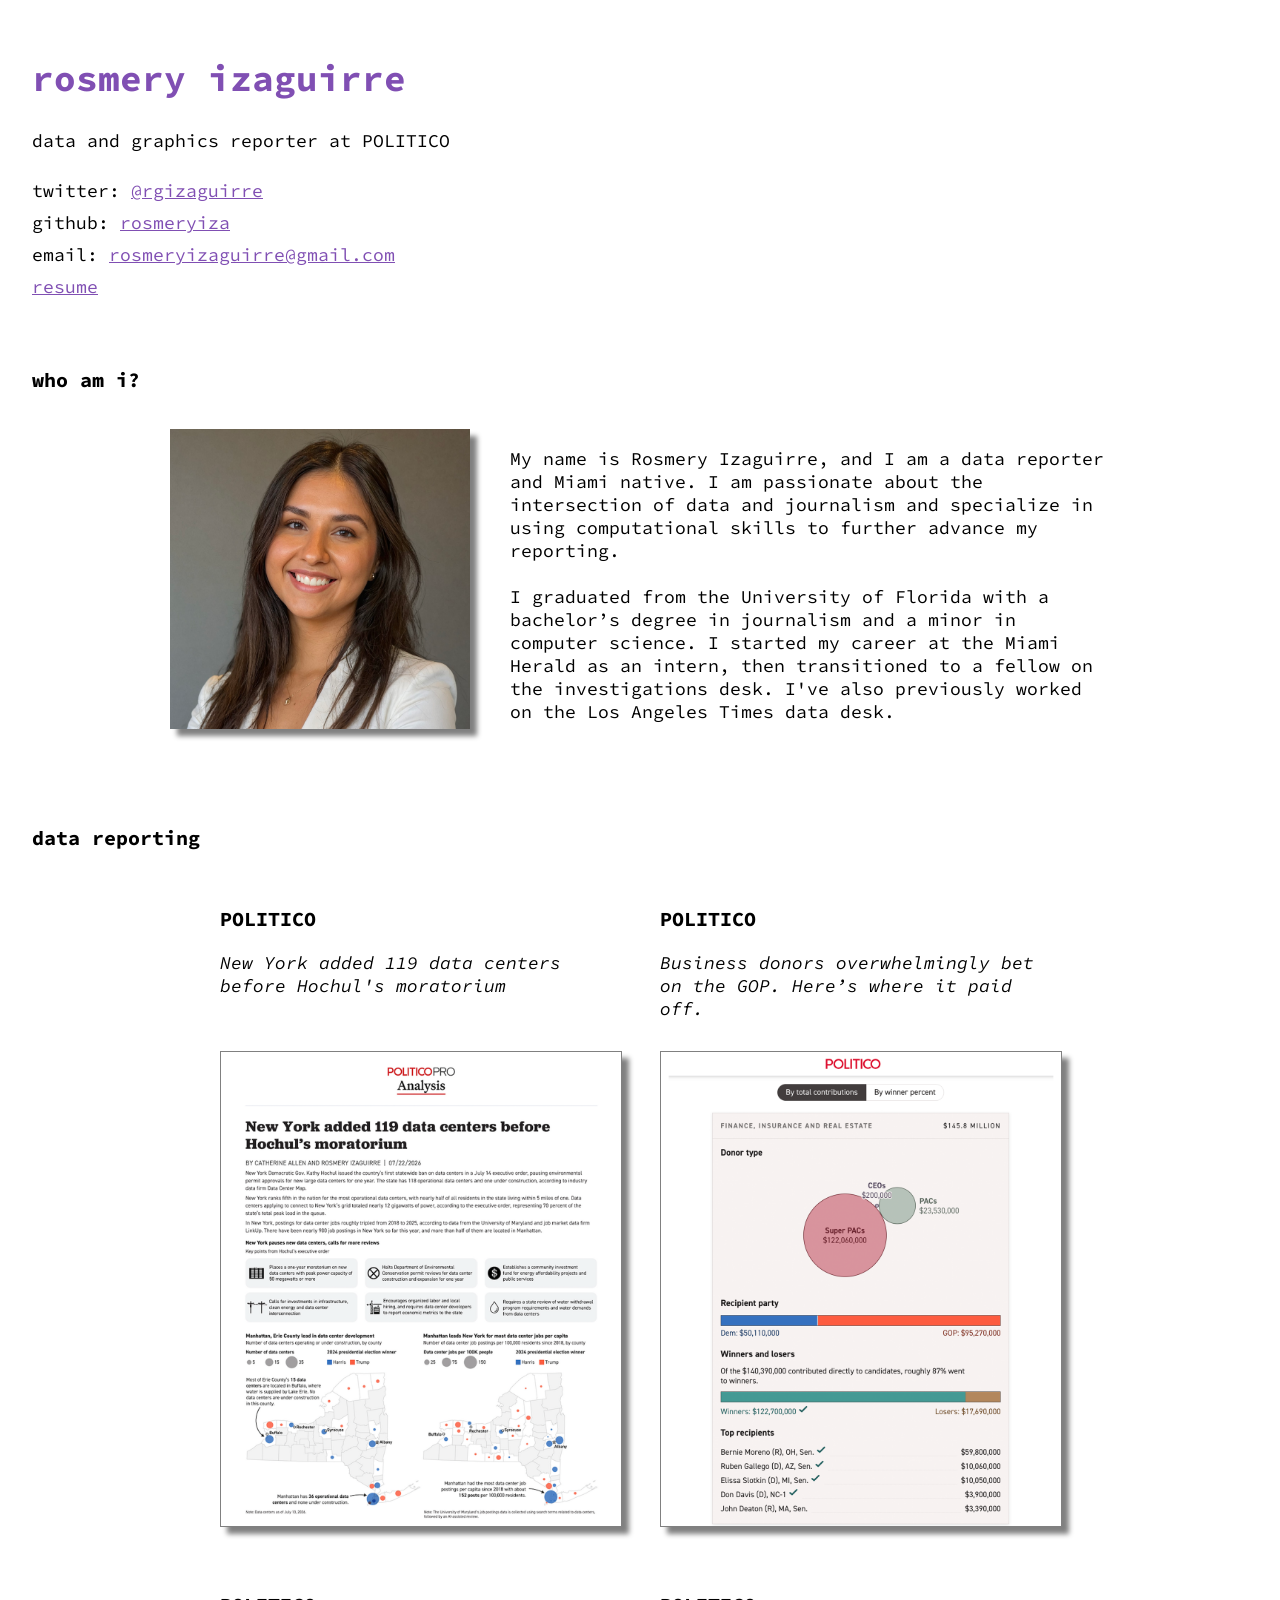
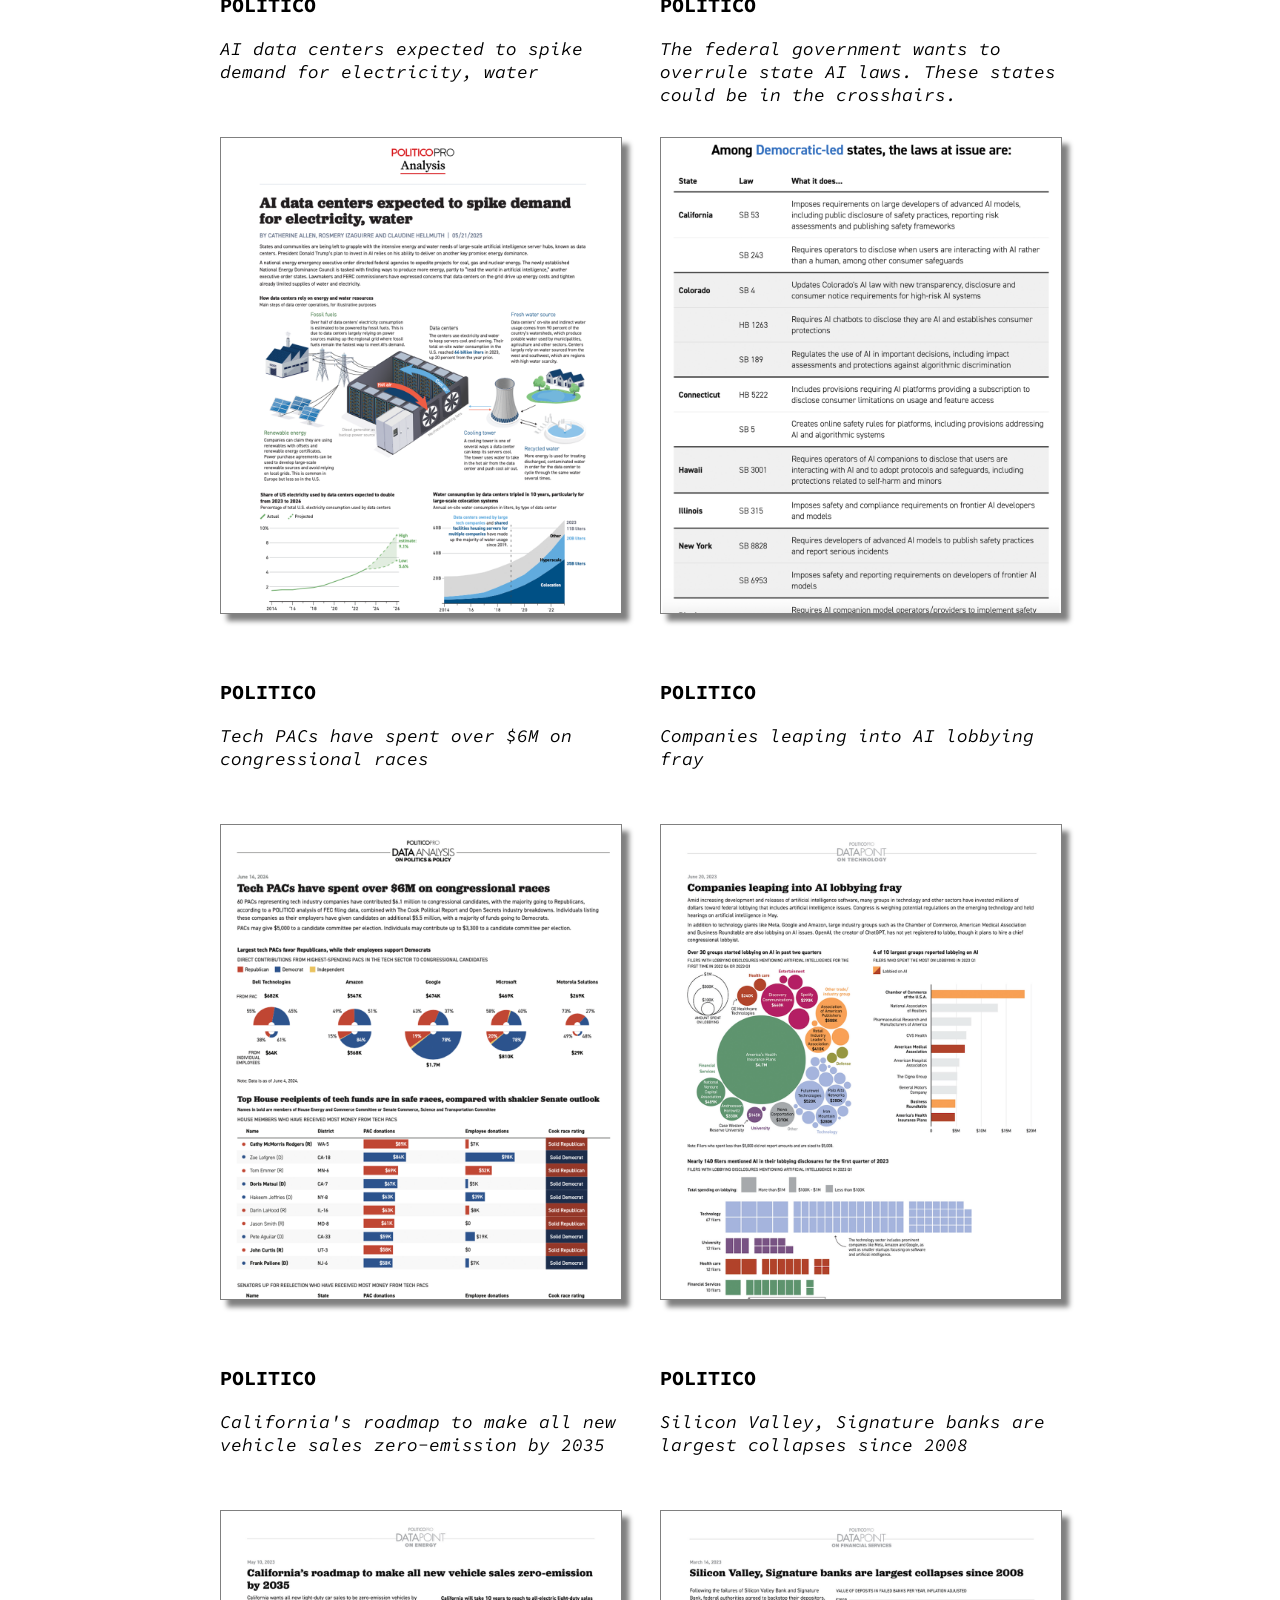
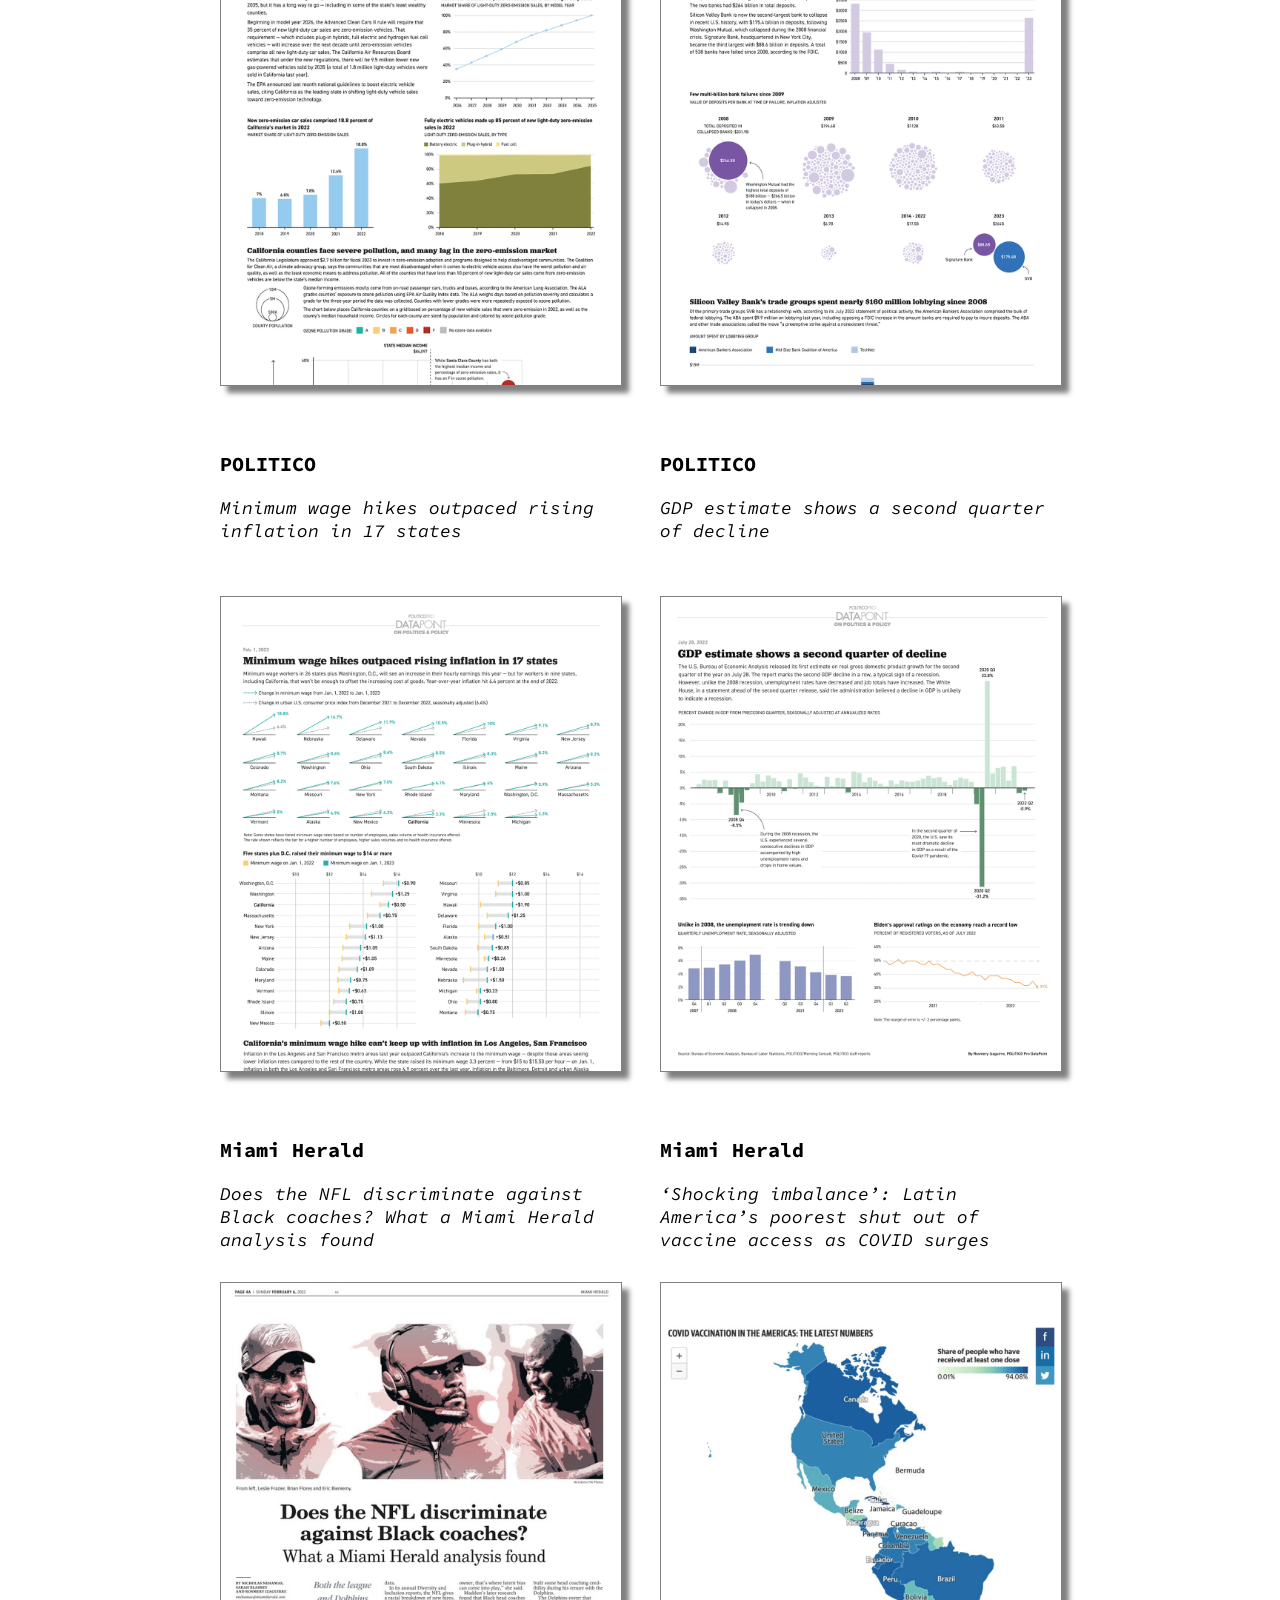
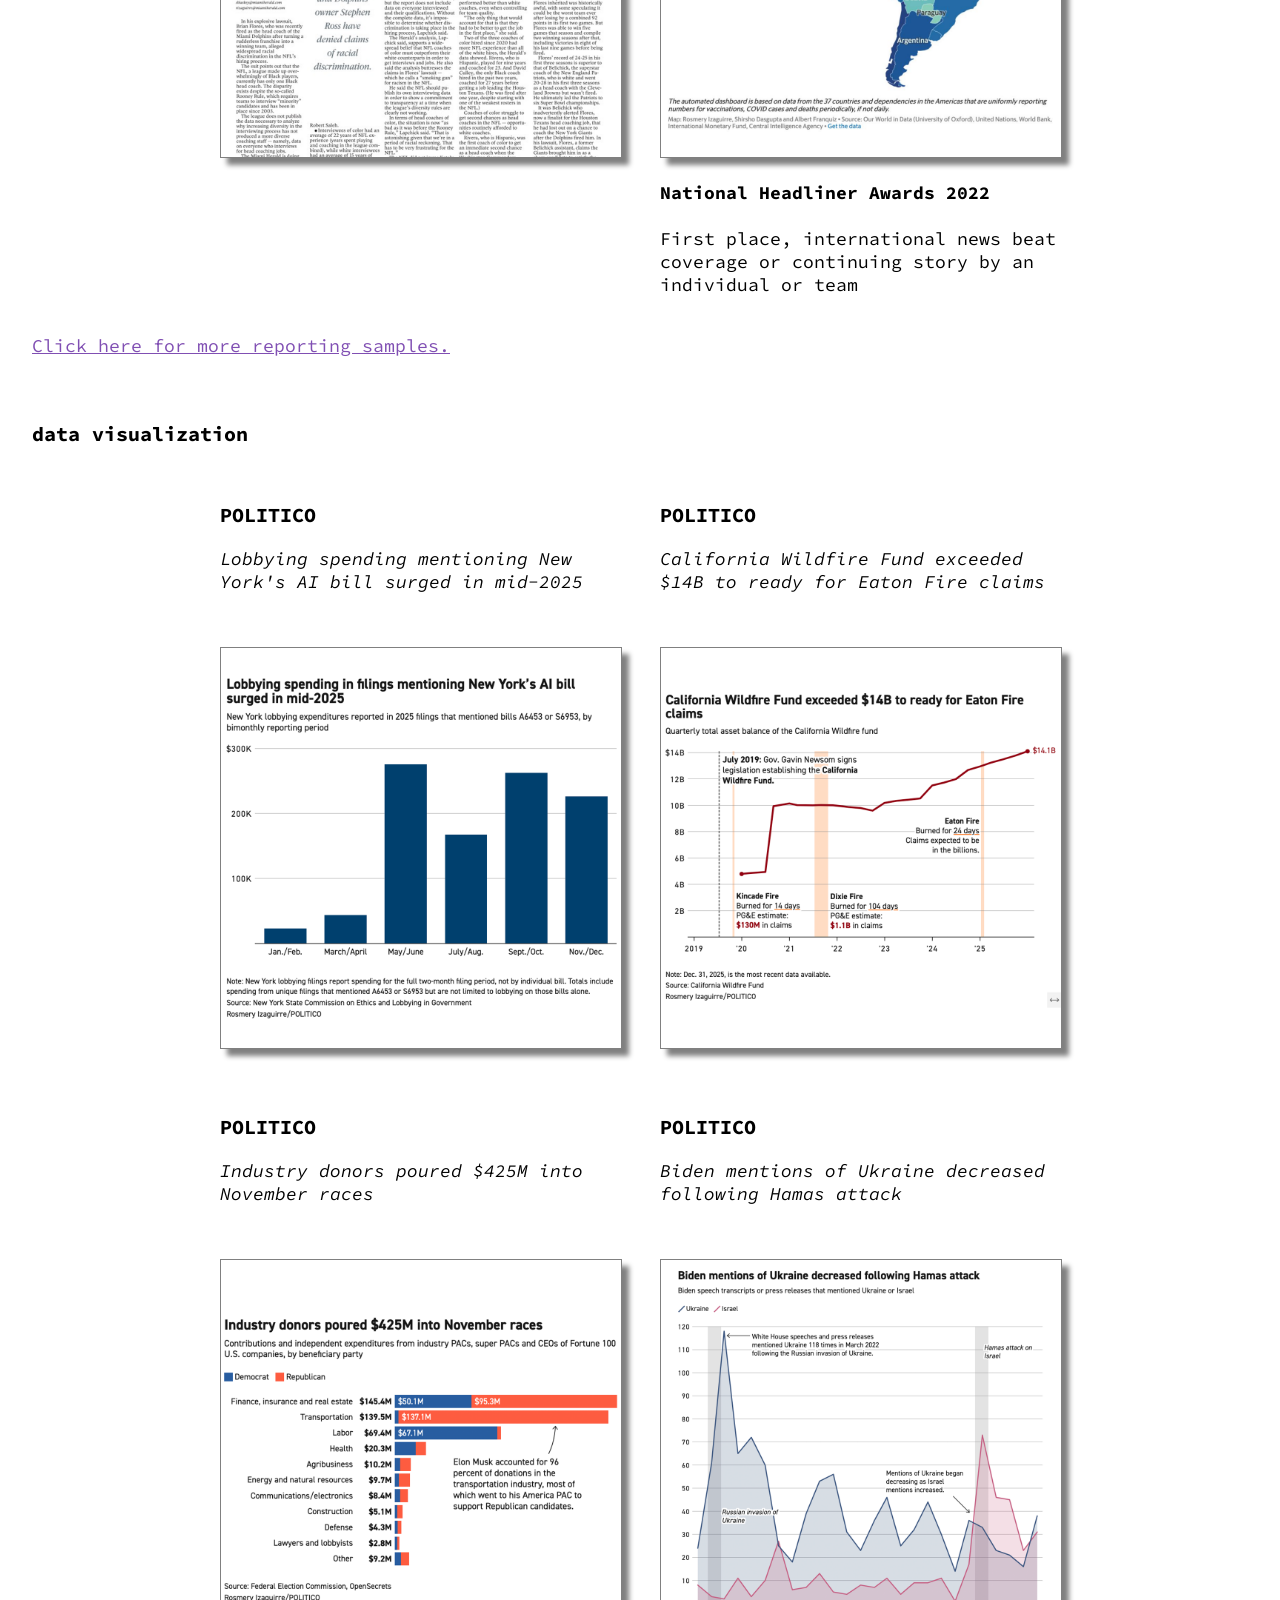
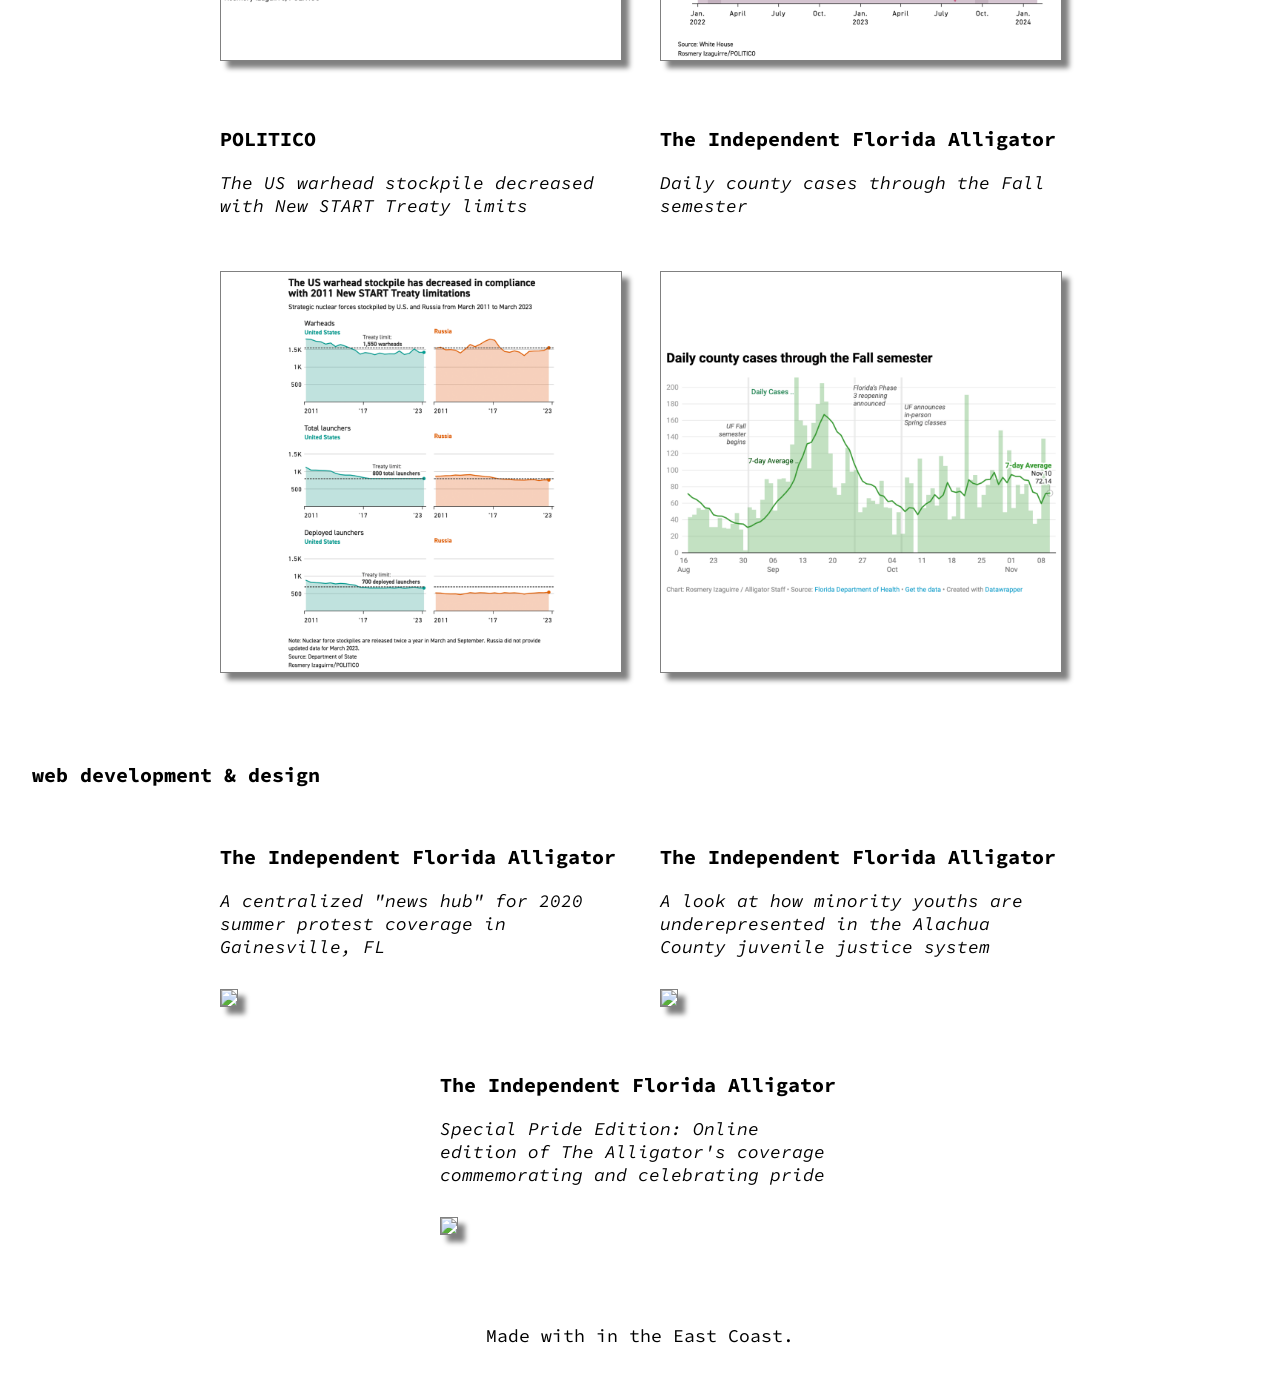
==== commit 50d368a0: "updated clips" ====
--- a/index.html
+++ b/index.html
@@ -32,7 +32,7 @@
                 <br>
                 <i class="fas fa-envelope"></i> email: <a href="mailto:rosmeryizaguirre@gmail.com">rosmeryizaguirre@gmail.com</a>
                 <br>
-                <i class="fas fa-file"></i> <a href="pdfs/Izaguirre_Resume2023.pdf" target="_blank"> resume</a>
+                <i class="fas fa-file"></i> <a href="pdfs/Izaguirre_Resume_2026.pdf" target="_blank"> resume</a>
             </p>
             </div>
         </div>
@@ -83,13 +83,13 @@
                 <div class="item">
                     <h3>POLITICO</h3>
                     <div class="description">
-                        <p><i>Industry giants confirm $14 million in inauguration donations</i></p>
-                    </div>
-                    <div class="img-container">
-                        <a href="pdfs/industry_donations.pdf" target="_blank">
-                            <img class="pic" src="images/industry-donations.png">
-                            <div class="overlay">
-                                <div class="text">Lead the creation of a data analysis pipeline to grab campaign finance data for several industries leading to multplie industry pieces for the 2024 election cycle.</div>
+                        <p><i>AI data centers expected to spike demand for electricity, water</i></p>
+                    </div>
+                    <div class="img-container">
+                        <a href="pdfs/ai-data-centers-expected-to-spike-demand-for-electricity-water.pdf" target="_blank">
+                            <img class="pic" src="images/data-centers.png">
+                            <div class="overlay">
+                                <div class="text">Used location data for data centers nationally to analyze counts per state, and plotted water and electricity use and projections.</div>
                             </div>
                         </a>
                     </div>
